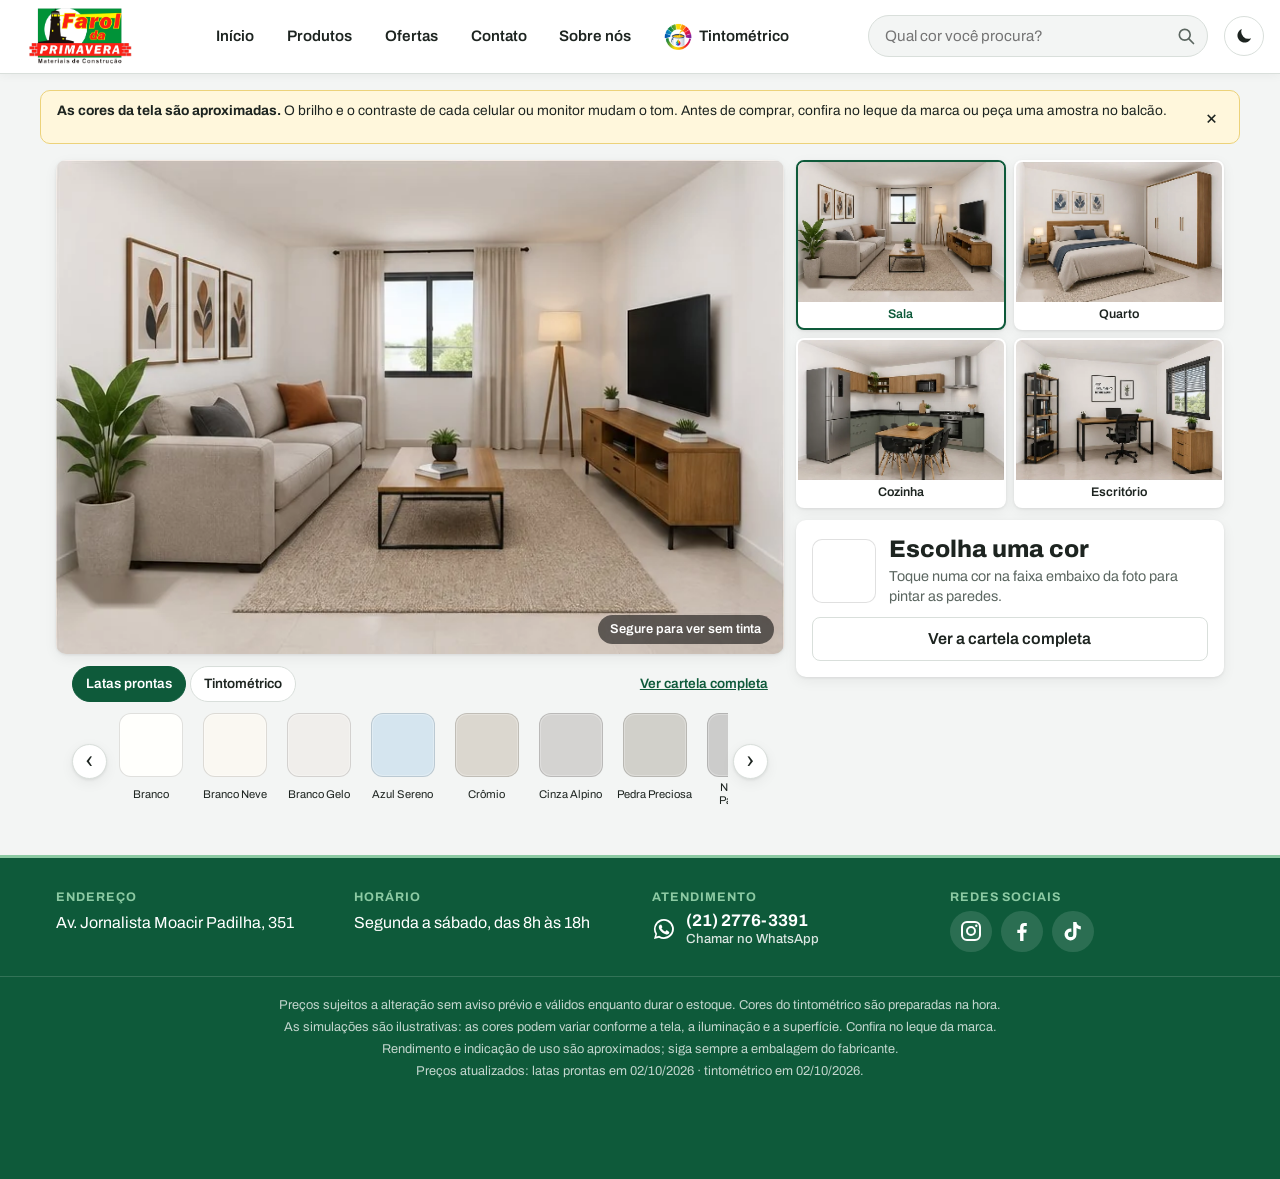
==== ambiente.html @ adf17ff3 "Página do ambiente com faixa de cores, botão voltar ao topo, embalagens com preço, calculadora zerad" ====
<!DOCTYPE html>
<html lang="pt-BR">
<head>
  <meta charset="utf-8">
  <meta name="viewport" content="width=device-width, initial-scale=1, viewport-fit=cover">
  <title>Ver no ambiente · Simulador de Tintas · Farol da Primavera</title>
  <link rel="icon" href="icones/favicon.ico" sizes="any">
  <link rel="icon" href="icones/favicon.svg" type="image/svg+xml">
  <link rel="apple-touch-icon" href="icones/apple-touch-icon.png">
  <link rel="manifest" href="site.webmanifest">
  <meta name="theme-color" content="#0e5a3a">
  <meta name="apple-mobile-web-app-capable" content="yes">
  <meta name="mobile-web-app-capable" content="yes">
  <meta name="apple-mobile-web-app-status-bar-style" content="default">
  <meta name="apple-mobile-web-app-title" content="Tintas Farol">
  <meta property="og:image" content="icones/icon-512.png">
  <meta name="description" content="Veja as cores de tinta da loja aplicadas em ambientes, monte a sua cor no tintométrico Iquine e calcule quanto comprar.">
  <link rel="preconnect" href="https://fonts.googleapis.com">
  <link rel="preconnect" href="https://fonts.gstatic.com" crossorigin>
  <link rel="stylesheet" href="https://fonts.googleapis.com/css2?family=Archivo:wght@400;500;600;700;800&display=swap">
  <link rel="stylesheet" href="css/styles.css">
  <script>
    // aplica o tema salvo antes de desenhar a página, sem piscar
    try {
      var tema = localStorage.getItem("tema");
      if (tema === "claro" || tema === "escuro") document.documentElement.dataset.tema = tema;
    } catch (e) {}
  </script>
</head>
<body>
  <header class="topo">
    <div class="topo-conteudo">
      <a class="marca" href="index.html" aria-label="Farol da Primavera — início">
        <img src="marca/logo-farol-web.png" alt="Farol da Primavera Materiais de Construção" width="295" height="160">
      </a>
      <!-- menu: data-secao = rola até a seção nesta página (js/app.js); sem ela, abre o link -->
      <nav class="menu" aria-label="Menu principal">
        <a href="index.html">Início</a>
        <a href="produtos.html">Produtos</a>
        <a href="ofertas.html">Ofertas</a>
        <a href="index.html#contato" data-secao="contato">Contato</a>
        <a href="index.html#sobre" data-secao="sobre">Sobre nós</a>
        <a href="tintometrico.html" class="menu-tinto"><img src="marca/icone-tintometrico-96.png" srcset="marca/icone-tintometrico-192.png 2x" alt="" width="28" height="28">Tintométrico</a>
      </nav>
      <!-- busca: sugere cores e tintas enquanto digita (js/busca.js); Enter abre a página de produtos -->
      <form class="busca-topo" role="search" action="produtos.html" method="get" autocomplete="off">
        <input type="search" name="q" id="buscaTopo" placeholder="Qual cor você procura?" aria-label="Buscar cor ou tinta"
          role="combobox" aria-autocomplete="list" aria-expanded="false" aria-controls="buscaSugestoes">
        <button type="submit" aria-label="Buscar">
          <svg viewBox="0 0 24 24" aria-hidden="true"><circle cx="10.5" cy="10.5" r="6.5" fill="none" stroke="currentColor" stroke-width="2"/><path d="M15.5 15.5L21 21" stroke="currentColor" stroke-width="2" stroke-linecap="round"/></svg>
        </button>
        <div class="busca-sugestoes" id="buscaSugestoes" role="listbox" hidden></div>
      </form>
      <div class="topo-acoes">
        <button class="instalar" id="btnInstalar" type="button" hidden>📲 Instalar<span class="instalar-app"> app</span></button>
        <button class="tema" id="tema" type="button" aria-label="Alternar modo escuro">
          <svg class="lua" viewBox="0 0 24 24" aria-hidden="true"><path fill="currentColor" d="M20.5 14.6A8.5 8.5 0 0 1 9.4 3.5a8.5 8.5 0 1 0 11.1 11.1z"/></svg>
          <svg class="sol" viewBox="0 0 24 24" aria-hidden="true"><circle cx="12" cy="12" r="4.5" fill="currentColor"/><path stroke="currentColor" stroke-width="2" stroke-linecap="round" d="M12 1.5v2.5M12 20v2.5M1.5 12H4M20 12h2.5M4.6 4.6l1.8 1.8M17.6 17.6l1.8 1.8M4.6 19.4l1.8-1.8M17.6 6.4l1.8-1.8"/></svg>
        </button>
      </div>
    </div>
  </header>
  <!-- aviso de calibração de tela (js/app.js guarda se o cliente fechou) -->
  <div class="aviso-tela" id="avisoTela" hidden>
    <p><strong>As cores da tela são aproximadas.</strong> O brilho e o contraste de cada celular ou monitor mudam o tom.
      Antes de comprar, confira no leque da marca ou peça uma amostra no balcão.</p>
    <button type="button" id="fecharAvisoTela" aria-label="Fechar aviso">×</button>
  </div>

  <main>
    <!-- 1. Vitrine: ambiente grande pintado + os 4 ambientes na mesma cor + resumo da cor (js/vitrine.js) -->
    <section class="vitrine" id="simulador" aria-label="Cor escolhida nos ambientes">
      <div class="vitrine-foto">
        <canvas id="telaGrande" width="742" height="504" aria-label="Ambiente pintado com a cor escolhida"></canvas>
        <button type="button" class="ver-original" id="verOriginal">Segure para ver sem tinta</button>
      </div>
      <!-- faixa de cores embaixo da foto: troca a cor sem sair do lugar (js/ambiente.js) -->
      <div class="faixa-cores" id="faixaCores" aria-label="Outras cores"></div>
      <div class="vitrine-lado">
        <div class="miniaturas" id="miniaturas" role="tablist" aria-label="Ambientes"></div>
        <div class="cor-atual" id="corAtual"></div>
      </div>
    </section>

    <!-- 3. Comprar esta cor: linhas, acabamentos, bases, embalagens e preço (js/compra.js) -->
    <section class="secao" id="compra" aria-labelledby="tituloCompra">
      <div class="secao-topo">
        <h2 id="tituloCompra">Onde comprar esta cor</h2>
        <span class="contagem" id="compraResumo"></span>
      </div>
      <div id="opcoes" class="opcoes"></div>
    </section>

    <!-- 4. Calculadora de tinta (js/calculadora.js) -->
    <section class="secao" id="calculadora" aria-labelledby="tituloCalc">
      <div class="secao-topo">
        <h2 id="tituloCalc">Quanto de tinta eu preciso?</h2>
      </div>
      <div class="calc" id="calc"></div>
    </section>

    <!-- 5. Comparativo das linhas (js/compra.js) -->
    <section class="secao" id="linhas" aria-labelledby="tituloLinhas">
      <div class="secao-topo">
        <h2 id="tituloLinhas">Qual tinta escolher?</h2>
      </div>
      <p class="secao-texto">A mesma cor do tintométrico pode ser feita em linhas diferentes. A máquina escolhe sozinha a base certa (P, M ou C) para cada cor, então você só escolhe a tinta.</p>
      <div class="tabela-rolagem"><table class="tabela-linhas" id="tabelaLinhas"></table></div>
    </section>
  </main>

  <footer class="rodape" id="contato">
    <div class="rodape-conteudo">
      <div class="rodape-bloco">
        <h2>Endereço</h2>
        <p>Av. Jornalista Moacir Padilha, 351</p>
      </div>
      <div class="rodape-bloco">
        <h2>Horário</h2>
        <p>Segunda a sábado, das 8h às 18h</p>
      </div>
      <div class="rodape-bloco">
        <h2>Atendimento</h2>
        <!-- mesmo número de WHATSAPP em js/app.js -->
        <a class="rodape-whats" href="https://wa.me/552127763391" target="_blank" rel="noopener">
          <svg viewBox="0 0 24 24" aria-hidden="true"><path d="M12 2a10 10 0 0 0-8.6 15.1L2 22l5-1.3A10 10 0 1 0 12 2zm0 18.2c-1.6 0-3.1-.4-4.4-1.2l-.3-.2-3 .8.8-2.9-.2-.3A8.2 8.2 0 1 1 12 20.2zm4.5-6.1c-.2-.1-1.5-.7-1.7-.8-.2-.1-.4-.1-.6.1l-.8 1c-.1.2-.3.2-.5.1a6.7 6.7 0 0 1-3.3-2.9c-.3-.4.2-.4.7-1.3.1-.2 0-.3 0-.4l-.8-1.8c-.2-.5-.4-.4-.6-.4h-.5c-.2 0-.4.1-.7.3-.2.2-.9.9-.9 2.2s.9 2.6 1.1 2.7c.1.2 1.8 2.8 4.4 3.9 1.6.7 2.3.8 3.1.6.5-.1 1.5-.6 1.7-1.2.2-.6.2-1.1.1-1.2l-.7-.3z"/></svg>
          <span>(21) 2776-3391<small>Chamar no WhatsApp</small></span>
        </a>
      </div>
      <div class="rodape-bloco">
        <h2>Redes sociais</h2>
        <ul class="redes">
          <li><a href="https://www.instagram.com/faroldaprimavera/" target="_blank" rel="noopener" aria-label="Instagram">
            <svg viewBox="0 0 24 24" aria-hidden="true"><rect x="3" y="3" width="18" height="18" rx="5" fill="none" stroke="currentColor" stroke-width="2"/><circle cx="12" cy="12" r="4" fill="none" stroke="currentColor" stroke-width="2"/><circle cx="17.3" cy="6.7" r="1.2"/></svg></a></li>
          <li><a href="https://www.facebook.com/FarolDaPrimavera/" target="_blank" rel="noopener" aria-label="Facebook">
            <svg viewBox="0 0 24 24" aria-hidden="true"><path d="M13.5 22v-8.2h2.8l.4-3.2h-3.2V8.5c0-.9.3-1.6 1.6-1.6h1.7V4.1c-.3 0-1.3-.1-2.5-.1-2.5 0-4.2 1.5-4.2 4.3v2.4H7.3v3.2h2.8V22h3.4z"/></svg></a></li>
          <li><a href="https://www.tiktok.com/@faroldaprimavera" target="_blank" rel="noopener" aria-label="TikTok">
            <svg viewBox="0 0 24 24" aria-hidden="true"><path d="M16.6 5.8A4.3 4.3 0 0 1 15.5 3h-3.3v12.4a2.6 2.6 0 1 1-2.6-2.6c.3 0 .5 0 .8.1V9.5a6 6 0 1 0 5.1 5.9V9.1a7.4 7.4 0 0 0 4.3 1.4V7.2c-1 0-2.5-.5-3.2-1.4z"/></svg></a></li>
        </ul>
      </div>
    </div>
    <div class="rodape-avisos">
      <p>Preços sujeitos a alteração sem aviso prévio e válidos enquanto durar o estoque. Cores do tintométrico são preparadas na hora.</p>
      <p>As simulações são ilustrativas: as cores podem variar conforme a tela, a iluminação e a superfície. Confira no leque da marca.</p>
      <p>Rendimento e indicação de uso são aproximados; siga sempre a embalagem do fabricante.</p>
      <p id="atualizado"></p>
    </div>
  </footer>

  <div class="aviso-app" id="avisoIos" role="dialog" aria-labelledby="avisoIosTitulo" hidden>
    <p><strong id="avisoIosTitulo">Instalar no iPhone/iPad</strong>
      Toque em <strong>Compartilhar</strong> (quadrado com seta) e depois em <strong>Adicionar à Tela de Início</strong>.</p>
    <button class="aviso-app-botao" id="btnFecharIos" type="button">Entendi</button>
  </div>
  <div class="aviso-app" id="avisoVersao" role="status" hidden>
    <p>Nova versão disponível.</p>
    <button class="aviso-app-botao" id="btnAtualizar" type="button">Atualizar</button>
  </div>

  <!-- Ordem importa. Sem type="module" para abrir via file:// -->
  <script src="dados/tintas.js"></script>
  <script src="dados/ambientes.js"></script>
  <script src="js/app.js"></script>
  <script src="js/busca.js"></script>
  <script src="js/pintura.js"></script>
  <script src="js/vitrine.js"></script>
  <script src="js/compra.js"></script>
  <script src="js/calculadora.js"></script>
  <script src="js/ambiente.js"></script>
  <script src="js/pwa.js"></script>
</body>
</html>
---- css/styles.css ----
/* Simulador de Tintas · Farol da Primavera — todo o visual do site (mesma identidade do site de pisos) */

:root {
  --verde: #0e5a3a;
  --verde-escuro: #0a4229;
  --verde-claro: #e3efe8;
  --verde-linha: #8ccaa3;
  --amarelo: #f2c230;
  --vermelho: #c8302b;
  --fundo: #f3f5f4;
  --texto: #1d2420;
  --suave: #5b6660;
  --linha: #d9dfdb;
  --branco: #fff;
  --tinta: #1d2420; /* texto sobre branco/amarelo, igual nos dois temas */
  /* tons que mudam no modo escuro */
  --superficie: #fff;
  --foto-fundo: #e8ebe9;
  --peca-fundo: #f0f2f1;
  --filtros-fundo: rgba(243, 245, 244, 0.96);
  --verde-texto: var(--verde);
  --vermelho-texto: var(--vermelho);
  --desconto-fundo: #fbeceb;
  --raio: 10px;
  --sombra: 0 1px 3px rgba(0, 0, 0, 0.08), 0 4px 14px rgba(0, 0, 0, 0.06);
  color-scheme: light;
}

/* Modo escuro: segue o sistema, a menos que o botão do topo tenha escolhido outro */
@media (prefers-color-scheme: dark) {
  :root:not([data-tema="claro"]) {
    --verde-claro: #1d3a2b;
    --fundo: #121614;
    --texto: #e4e9e6;
    --suave: #9aa59f;
    --linha: #2f3833;
    --superficie: #1b211e;
    --foto-fundo: #232a26;
    --peca-fundo: #1f2622;
    --filtros-fundo: rgba(18, 22, 20, 0.94);
    --verde-texto: #6fcb94;
    --vermelho-texto: #f07a74;
    --desconto-fundo: #3a1f1e;
    --sombra: 0 1px 3px rgba(0, 0, 0, 0.4), 0 4px 14px rgba(0, 0, 0, 0.3);
    color-scheme: dark;
  }
}

:root[data-tema="escuro"] {
  --verde-claro: #1d3a2b;
  --fundo: #121614;
  --texto: #e4e9e6;
  --suave: #9aa59f;
  --linha: #2f3833;
  --superficie: #1b211e;
  --foto-fundo: #232a26;
  --peca-fundo: #1f2622;
  --filtros-fundo: rgba(18, 22, 20, 0.94);
  --verde-texto: #6fcb94;
  --vermelho-texto: #f07a74;
  --desconto-fundo: #3a1f1e;
  --sombra: 0 1px 3px rgba(0, 0, 0, 0.4), 0 4px 14px rgba(0, 0, 0, 0.3);
  color-scheme: dark;
}

*,
*::before,
*::after {
  box-sizing: border-box;
}

html,
body {
  margin: 0;
  overflow-x: hidden;
}

body {
  font-family: "Archivo", system-ui, -apple-system, "Segoe UI", Roboto, sans-serif;
  background: var(--fundo);
  color: var(--texto);
  line-height: 1.45;
}

img {
  max-width: 100%;
  display: block;
}

button,
input,
select {
  font: inherit;
  color: inherit;
}

h1, h2, h3 {
  line-height: 1.15;
  margin: 0;
}

/* ---------- Topo ----------
   Barra clara: logo · menu (centro) · busca · tema colado no canto direito.
   Celular: logo e tema em cima, busca embaixo e o menu numa linha que rola. */

.topo {
  position: relative;
  z-index: 30;
  background: var(--superficie);
  color: var(--texto);
  padding: 0.5rem 1rem;
  box-shadow: 0 1px 0 var(--linha), 0 2px 10px rgba(0, 0, 0, 0.05);
}

.topo-conteudo {
  display: grid;
  grid-template-columns: auto 1fr auto;
  grid-template-areas: "marca . acoes" "busca busca busca" "menu menu menu";
  align-items: center;
  gap: 0.5rem 0.75rem;
}
.topo-conteudo > .marca { grid-area: marca; }
.topo-acoes { grid-area: acoes; display: flex; align-items: center; gap: 0.5rem; }

/* a logo tem letras escuras sobre fundo transparente: placa clara nos dois temas */
.marca {
  flex: none;
  display: block;
  background: var(--branco);
  border-radius: 8px;
  padding: 0.1rem 0.3rem;
}
.marca img { height: 48px; width: auto; max-width: none; }

.menu {
  grid-area: menu;
  display: flex;
  gap: 0.25rem;
  overflow-x: auto;
  scrollbar-width: none;
  margin: 0 -1rem -0.5rem;
  padding: 0 0.75rem;
  border-top: 1px solid var(--linha);
}
.menu::-webkit-scrollbar { display: none; }
.menu a {
  position: relative;
  display: flex;
  align-items: center;
  min-height: 44px;
  padding: 0 0.7rem;
  color: var(--texto);
  font-weight: 600;
  font-size: 0.95rem;
  text-decoration: none;
  white-space: nowrap;
}
.menu a::after {
  content: "";
  position: absolute;
  left: 0.7rem;
  right: 0.7rem;
  bottom: 6px;
  height: 3px;
  border-radius: 2px;
  background: var(--amarelo);
  transform: scaleX(0);
  transition: transform 0.2s ease;
}
.menu a:hover { color: var(--verde-texto); }
.menu a:hover::after { transform: scaleX(1); background: var(--verde-linha); }
.menu a[aria-current="page"] { color: var(--verde-texto); }
.menu a[aria-current="page"]::after { transform: scaleX(1); background: var(--amarelo); }

/* busca */
.busca-topo { grid-area: busca; position: relative; display: flex; }
.busca-topo input {
  width: 100%;
  min-height: 42px;
  padding: 0.4rem 2.8rem 0.4rem 1rem;
  border: 1px solid var(--linha);
  border-radius: 999px;
  background: var(--fundo);
  color: var(--texto);
  font-size: 0.95rem;
}
.busca-topo input::-webkit-search-cancel-button { display: none; }
.busca-topo input:focus { outline: none; border-color: var(--verde-texto); box-shadow: 0 0 0 3px rgba(14, 90, 58, 0.15); }
.busca-topo button {
  position: absolute;
  right: 4px;
  top: 50%;
  transform: translateY(-50%);
  display: grid;
  place-items: center;
  width: 36px;
  height: 36px;
  border: 0;
  border-radius: 50%;
  background: transparent;
  color: var(--suave);
  cursor: pointer;
}
.busca-topo button:hover { color: var(--verde-texto); }
.busca-topo button svg { width: 20px; height: 20px; }

.busca-sugestoes {
  position: absolute;
  top: calc(100% + 6px);
  left: 0;
  right: 0;
  z-index: 60;
  max-height: min(70vh, 460px);
  overflow-y: auto;
  padding: 0.35rem;
  background: var(--superficie);
  border: 1px solid var(--linha);
  border-radius: var(--raio);
  box-shadow: 0 10px 30px rgba(0, 0, 0, 0.18);
}
.busca-sugestoes[hidden] { display: none; }
.sug {
  display: flex;
  align-items: center;
  gap: 0.6rem;
  padding: 0.4rem 0.5rem;
  border-radius: 8px;
  color: var(--texto);
  text-decoration: none;
  line-height: 1.2;
}
.sug:hover, .sug.ativo { background: var(--verde-claro); }
.sug b { display: block; font-size: 0.92rem; }
.sug small { color: var(--suave); font-size: 0.78rem; }
.sug-cor { flex: none; width: 30px; height: 30px; border-radius: 50%; border: 1px solid rgba(0, 0, 0, 0.15); }
.sug-icone { flex: none; width: 30px; text-align: center; font-size: 1.2rem; }
.sug-todos { display: block; margin-top: 0.25rem; padding: 0.5rem; border-top: 1px solid var(--linha); color: var(--verde-texto); font-weight: 600; font-size: 0.88rem; text-decoration: none; }
.sug-todos:hover { text-decoration: underline; }
.sug-vazio { margin: 0; padding: 0.6rem; color: var(--suave); font-size: 0.9rem; }

.tema {
  flex: none;
  display: grid;
  place-items: center;
  width: 2.5rem;
  height: 2.5rem;
  border: 1px solid var(--linha);
  border-radius: 50%;
  background: var(--superficie);
  color: var(--texto);
  cursor: pointer;
}
.tema:hover { border-color: var(--verde-texto); color: var(--verde-texto); }
.tema svg { width: 1.25rem; height: 1.25rem; }

/* mostra a lua no tema claro e o sol no escuro */
.tema .sol,
:root[data-tema="escuro"] .tema .lua { display: none; }
:root[data-tema="escuro"] .tema .sol { display: block; }
@media (prefers-color-scheme: dark) {
  :root:not([data-tema="claro"]) .tema .lua { display: none; }
  :root:not([data-tema="claro"]) .tema .sol { display: block; }
}

/* computador: tudo numa linha, tema colado no canto e a busca logo ao lado */
@media (min-width: 1120px) {
  .topo { padding: 0.4rem 1rem 0.4rem 1.5rem; }
  .topo-conteudo { grid-template-columns: auto 1fr minmax(220px, 340px) auto; grid-template-areas: "marca menu busca acoes"; column-gap: 1rem; }
  .marca img { height: 56px; }
  .menu { justify-content: center; margin: 0; padding: 0; border-top: 0; overflow: visible; }
  .menu a { min-height: 60px; padding: 0 0.9rem; }
  .menu a::after { left: 0.9rem; right: 0.9rem; bottom: 10px; }
}

/* ---------- Vitrine da campanha (index) ---------- */

.hero { background: #0b6f36; }
.hero-conteudo { display: grid; } /* de ponta a ponta da página */
.hero-img { width: 100%; height: auto; }
.hero-painel {
  display: grid;
  gap: 0.9rem;
  padding: 1rem;
  background: linear-gradient(180deg, #0a5a2e, #084826);
  color: #fff;
}
.hero-itens { list-style: none; margin: 0; padding: 0; display: grid; gap: 0.75rem; }
.hero-itens li { display: flex; align-items: center; gap: 0.75rem; line-height: 1.25; }
.hero-itens b { display: block; font-size: 0.98rem; }
.hero-itens li > span:last-child { font-size: 0.84rem; color: rgba(255, 255, 255, 0.82); }
.hero-icone {
  flex: none;
  display: grid;
  place-items: center;
  width: 44px;
  height: 44px;
  border: 2px solid var(--amarelo);
  border-radius: 50%;
  color: var(--amarelo);
}
.hero-icone svg { width: 24px; height: 24px; }
.hero-botao {
  display: inline-flex;
  align-items: center;
  justify-content: center;
  gap: 0.6rem;
  min-height: 46px;
  padding: 0.5rem 1.2rem;
  border-radius: 999px;
  background: var(--amarelo);
  color: var(--tinta);
  font-weight: 800;
  text-decoration: none;
  box-shadow: 0 3px 0 #c99a12;
  white-space: nowrap;
  transition: transform 0.12s;
}
.hero-botao:hover { transform: translateY(-1px); }
.hero-botao span { font-size: 1.2em; }

@media (min-width: 600px) and (max-width: 1099px) {
  .hero-itens { grid-template-columns: repeat(3, 1fr); }
  .hero-itens li { flex-direction: column; text-align: center; }
  .hero-botao { justify-self: center; }
}
@media (min-width: 1100px) {
  .hero-conteudo { grid-template-columns: 1fr 320px; }
  .hero-img { height: 100%; object-fit: cover; object-position: left center; }
  .hero-painel { padding-right: 1.5rem; }
  .hero-painel { align-content: center; gap: 1.4rem; padding: 1.5rem 1.4rem; }
  .hero-itens { gap: 1.2rem; }
}

/* ---------- Carrossel "Inspire-se" (index) — mesmo estilo do site de pisos ---------- */

.inspire { max-width: 1200px; margin: 0 auto; padding: 1.25rem 0 0; }
.inspire-titulo { padding: 0 1rem 0.6rem; font-size: 1.15rem; font-weight: 800; }
.inspire-titulo span { font-weight: 500; color: var(--suave); }
.carrossel { position: relative; overflow: hidden; background: var(--foto-fundo); }
.slides { position: relative; aspect-ratio: 3 / 2; max-height: 72vh; width: 100%; touch-action: pan-y; }
.slide {
  position: absolute;
  inset: 0;
  opacity: 0;
  visibility: hidden;
  transition: opacity 0.8s ease, visibility 0s linear 0.8s;
  color: var(--branco);
  text-decoration: none;
}
.slide.ativo { opacity: 1; visibility: visible; transition: opacity 0.8s ease; }
.slide canvas { width: 100%; height: 100%; object-fit: cover; object-position: 50% 50%; display: block; user-select: none; }
.slide-legenda {
  position: absolute;
  left: 0;
  right: 0;
  bottom: 0;
  display: flex;
  flex-direction: column;
  gap: 0.1rem;
  padding: 3rem 1rem 2.2rem;
  background: linear-gradient(to top, rgba(0, 0, 0, 0.6), rgba(0, 0, 0, 0));
  text-shadow: 0 1px 3px rgba(0, 0, 0, 0.4);
}
.slide-amb { font-size: 0.78rem; font-weight: 600; text-transform: uppercase; letter-spacing: 0.08em; opacity: 0.9; }
.slide-nome { display: flex; align-items: center; gap: 0.5rem; font-size: 1.5rem; font-weight: 800; line-height: 1.1; }
.slide-amostra { flex: none; width: 1.1em; height: 1.1em; border-radius: 50%; border: 2px solid rgba(255, 255, 255, 0.9); box-shadow: 0 1px 3px rgba(0, 0, 0, 0.3); }
.slide-ver { font-size: 0.9rem; opacity: 0.95; }
.slide:hover .slide-ver, .slide:focus-visible .slide-ver { text-decoration: underline; }
.seta {
  position: absolute;
  top: 50%;
  transform: translateY(-50%);
  width: 2.6rem;
  height: 2.6rem;
  border-radius: 50%;
  border: 0;
  background: rgba(255, 255, 255, 0.85);
  color: var(--tinta);
  font-size: 1.9rem;
  line-height: 1;
  padding-bottom: 0.2rem;
  cursor: pointer;
  box-shadow: 0 2px 8px rgba(0, 0, 0, 0.2);
}
.seta:hover { background: var(--branco); }
.seta-ant { left: 0.6rem; }
.seta-prox { right: 0.6rem; }
.pontos { position: absolute; left: 0; right: 0; bottom: 0.8rem; display: flex; justify-content: center; gap: 0.45rem; pointer-events: none; }
.ponto {
  width: 0.55rem;
  height: 0.55rem;
  padding: 0;
  border: 0;
  border-radius: 999px;
  background: rgba(255, 255, 255, 0.55);
  cursor: pointer;
  pointer-events: auto;
  transition: width 0.3s, background 0.3s;
}
.ponto[aria-current="true"] { width: 1.6rem; background: #fff; }

@media (max-width: 599px) {
  .slides { aspect-ratio: 4 / 3; }
  .slide-legenda { padding: 2.5rem 0.9rem 1.9rem; }
  .slide-amb { font-size: 0.68rem; }
  .slide-nome { font-size: 1.2rem; }
  .slide-ver { font-size: 0.78rem; }
  .seta { top: 38%; width: 2.2rem; height: 2.2rem; font-size: 1.6rem; }
}

@media (min-width: 960px) {
  .inspire { padding: 1.5rem 1rem 0; }
  .inspire-titulo { padding: 0 0 0.75rem; }
  .carrossel { border-radius: var(--raio); box-shadow: var(--sombra); }
  .slides { aspect-ratio: 16 / 8; }
  .slide-legenda { padding: 4rem 2rem 2.4rem; }
  .slide-nome { font-size: 2.2rem; }
  .seta { width: 3rem; height: 3rem; }
  .seta-ant { left: 1rem; }
  .seta-prox { right: 1rem; }
}

/* ---------- Aviso de tela ---------- */

.aviso-tela {
  display: flex;
  gap: 0.75rem;
  align-items: flex-start;
  max-width: 1200px;
  margin: 1.1rem auto 0;
  padding: 0.6rem 0.75rem 0.6rem 1rem;
  background: #fff7dc;
  color: var(--tinta);
  border: 1px solid #ecd27a;
  border-radius: var(--raio);
  font-size: 0.86rem;
}

.aviso-tela p { margin: 0; flex: 1; }
.aviso-tela button {
  flex: none;
  width: 2rem;
  height: 2rem;
  border: 0;
  border-radius: 50%;
  background: transparent;
  font-size: 1.3rem;
  cursor: pointer;
  color: var(--tinta);
}
.aviso-tela[hidden] { display: none; }

@media (max-width: 1232px) {
  .aviso-tela { margin-left: 1rem; margin-right: 1rem; }
}

/* ---------- Elementos comuns ---------- */

main { max-width: 1200px; margin: 0 auto; }

.botao {
  display: inline-flex;
  align-items: center;
  justify-content: center;
  gap: 0.4rem;
  min-height: 44px;
  padding: 0.55rem 1rem;
  border: 1px solid var(--linha);
  border-radius: 8px;
  background: var(--superficie);
  color: var(--texto);
  font-weight: 600;
  text-decoration: none;
  cursor: pointer;
}
.botao:hover { border-color: var(--verde-texto); color: var(--verde-texto); }
.botao.primario { background: var(--verde); border-color: var(--verde); color: var(--branco); }
.botao.primario:hover { background: var(--verde-escuro); color: var(--branco); }
.botao.whats { background: #1fa855; border-color: #1fa855; color: #fff; }
.botao.whats:hover { background: #178a45; color: #fff; }
.botao[hidden] { display: none; }

.link {
  border: 0;
  padding: 0;
  background: none;
  color: var(--verde-texto);
  font-weight: 600;
  text-decoration: underline;
  cursor: pointer;
}

button:focus-visible, a:focus-visible, input:focus-visible, select:focus-visible {
  outline: 3px solid var(--amarelo);
  outline-offset: 2px;
}

.chip {
  display: inline-flex;
  flex-direction: column;
  align-items: center;
  justify-content: center;
  min-height: 40px;
  padding: 0.35rem 0.9rem;
  border: 1px solid var(--linha);
  border-radius: 999px;
  background: var(--superficie);
  color: var(--texto);
  font-weight: 600;
  font-size: 0.9rem;
  cursor: pointer;
  white-space: nowrap;
  line-height: 1.15;
}
.chip small { font-weight: 500; font-size: 0.72rem; color: var(--suave); }
.chip[aria-pressed="true"] { background: var(--verde); border-color: var(--verde); color: var(--branco); }
.chip[aria-pressed="true"] small { color: rgba(255, 255, 255, 0.85); }
.chip.fora { opacity: 0.55; text-decoration: line-through; }

.selo {
  display: inline-block;
  padding: 0.05rem 0.45rem;
  border-radius: 4px;
  background: var(--vermelho);
  color: #fff;
  font-size: 0.68rem;
  font-weight: 700;
  letter-spacing: 0.04em;
  text-transform: uppercase;
  vertical-align: 2px;
}
.selo.cinza { background: var(--foto-fundo); color: var(--suave); border: 1px solid var(--linha); }

.amostra {
  display: block;
  flex: none;
  border-radius: 10px;
  border: 1px solid rgba(0, 0, 0, 0.12);
  box-shadow: inset 0 0 0 1px rgba(255, 255, 255, 0.25);
}

.vazio { color: var(--suave); margin: 0.5rem 0; }

.secao { padding: 1.5rem 1rem 0; }
.secao-topo {
  display: flex;
  flex-wrap: wrap;
  align-items: center;
  justify-content: space-between;
  gap: 0.5rem 1rem;
  margin-bottom: 0.75rem;
}
.secao-topo h2 { font-size: 1.35rem; font-weight: 800; }
.secao-texto { margin: 0 0 0.9rem; color: var(--suave); }
.contagem { color: var(--suave); font-size: 0.9rem; }

/* ---------- Vitrine ---------- */

.vitrine {
  display: grid;
  gap: 0.75rem;
  padding: 0.75rem 0 0;
}

.vitrine-foto {
  position: relative;
  background: var(--foto-fundo);
  line-height: 0;
}
.vitrine-foto canvas { width: 100%; height: auto; display: block; }

.ver-original {
  position: absolute;
  right: 0.6rem;
  bottom: 0.6rem;
  padding: 0.45rem 0.8rem;
  border: 0;
  border-radius: 999px;
  background: rgba(0, 0, 0, 0.55);
  color: #fff;
  font-size: 0.8rem;
  font-weight: 600;
  line-height: 1.2;
  cursor: pointer;
  user-select: none;
  -webkit-user-select: none;
  touch-action: none;
}

.vitrine-lado { display: grid; gap: 0.75rem; padding: 0 1rem; align-content: start; }

.miniaturas {
  display: grid;
  grid-template-columns: repeat(4, 1fr);
  gap: 0.5rem;
}
.mini {
  padding: 0;
  border: 2px solid transparent;
  border-radius: 8px;
  background: var(--superficie);
  overflow: hidden;
  cursor: pointer;
  color: var(--texto);
  box-shadow: var(--sombra);
}
.mini canvas { width: 100%; height: auto; display: block; }
.mini span { display: block; padding: 0.2rem 0.3rem 0.3rem; font-size: 0.78rem; font-weight: 600; }
.mini[aria-selected="true"] { border-color: var(--verde); }
.mini[aria-selected="true"] span { color: var(--verde-texto); }

.cor-atual {
  background: var(--superficie);
  border-radius: var(--raio);
  box-shadow: var(--sombra);
  padding: 1rem;
  display: grid;
  gap: 0.6rem;
}
.cor-topo { display: flex; gap: 0.8rem; align-items: center; }
.cor-topo .amostra { width: 64px; height: 64px; }
.cor-nome { font-size: 1.5rem; font-weight: 800; }
.cor-origem { margin: 0.15rem 0 0; color: var(--suave); font-size: 0.9rem; }
.chips-info { display: flex; flex-wrap: wrap; gap: 0.35rem; }
.chip-info {
  padding: 0.15rem 0.6rem;
  border-radius: 999px;
  background: var(--verde-claro);
  color: var(--verde-texto);
  font-size: 0.78rem;
  font-weight: 600;
}
.cor-preco { margin: 0; font-size: 1rem; }
.cor-preco strong { font-size: 1.35rem; }
.cor-mesmas { margin: 0; font-size: 0.88rem; color: var(--suave); }
.cor-acoes { display: flex; flex-wrap: wrap; gap: 0.5rem; }
.cor-acoes .botao { flex: 1 1 auto; }

/* barrinha fixa com a cor escolhida (aparece quando a foto sai da tela) */
.barra-cor {
  position: fixed;
  left: 0.5rem;
  right: 0.5rem;
  bottom: calc(0.5rem + env(safe-area-inset-bottom));
  z-index: 40;
  display: flex;
  align-items: center;
  gap: 0.6rem;
  max-width: 34rem;
  margin: 0 auto;
  padding: 0.5rem 0.5rem 0.5rem 0.6rem;
  background: var(--superficie);
  border: 1px solid var(--linha);
  border-radius: 12px;
  box-shadow: 0 6px 24px rgba(0, 0, 0, 0.18);
}
.barra-cor[hidden] { display: none; }
.barra-cor .amostra { width: 40px; height: 40px; border-radius: 8px; }
.barra-txt { flex: 1; min-width: 0; display: flex; flex-direction: column; line-height: 1.2; }
.barra-txt strong { white-space: nowrap; overflow: hidden; text-overflow: ellipsis; }
.barra-txt small { color: var(--suave); }
.barra-cor .botao { min-height: 40px; padding: 0.4rem 0.8rem; }

/* ---------- Onde comprar ---------- */

.opcoes { display: grid; gap: 0.9rem; }
.opcao {
  background: var(--superficie);
  border-radius: var(--raio);
  box-shadow: var(--sombra);
  padding: 1rem;
  display: grid;
  gap: 0.6rem;
  min-width: 0;
}
.opcao.tinto { border-top: 4px solid var(--amarelo); }
.opcao h3 { font-size: 1.1rem; font-weight: 800; }
.opcao-sub { margin: 0.1rem 0 0; color: var(--suave); font-size: 0.86rem; }
.opcao-desc { margin: 0; font-size: 0.92rem; }
.ficha { display: flex; flex-wrap: wrap; gap: 0.35rem; }
.onde, .atributo {
  display: inline-flex;
  align-items: center;
  gap: 0.25rem;
  padding: 0.15rem 0.55rem;
  border-radius: 6px;
  background: var(--peca-fundo);
  border: 1px solid var(--linha);
  font-size: 0.8rem;
}
.onde { font-weight: 700; }

.produtos { list-style: none; margin: 0; padding: 0; display: grid; gap: 0.5rem; }
.produto {
  display: grid;
  grid-template-columns: 56px 1fr auto;
  gap: 0.7rem;
  align-items: center;
  padding-top: 0.5rem;
  border-top: 1px solid var(--linha);
}
.produto img { width: 56px; height: 56px; object-fit: contain; background: #fff; border-radius: 6px; border: 1px solid var(--linha); }
.produto .lata { width: 56px; height: 56px; border-radius: 6px 6px 10px 10px; border: 1px solid var(--linha); }
.produto.fora { opacity: 0.6; }
.produto-emb { font-weight: 700; }
.produto-preco { font-variant-numeric: tabular-nums; }
.produto-preco b { font-size: 1.05rem; }
.produto-preco s { color: var(--suave); }
.produto-preco small, .produto-cod { color: var(--suave); font-size: 0.78rem; }
.produto .botao { min-height: 38px; padding: 0.35rem 0.7rem; font-size: 0.85rem; }
.consulte { color: var(--suave); font-size: 0.85rem; }

.passo { margin: 0.3rem 0 0; font-size: 0.78rem; font-weight: 800; text-transform: uppercase; letter-spacing: 0.06em; color: var(--suave); }
.chips { display: flex; flex-wrap: wrap; gap: 0.4rem; }
.preco-tinto {
  display: grid;
  gap: 0.25rem;
  justify-items: start;
  padding: 0.9rem;
  border-radius: 8px;
  background: var(--peca-fundo);
}
.preco-grande { font-size: 2rem; font-weight: 800; line-height: 1.1; font-variant-numeric: tabular-nums; }
.preco-conta { color: var(--suave); font-size: 0.86rem; }
.preco-pedir { margin: 0.3rem 0; font-size: 0.92rem; }

/* ---------- Calculadora ---------- */

.calc { display: grid; gap: 1rem; }
.calc-campos {
  display: grid;
  gap: 0.75rem;
  background: var(--superficie);
  border-radius: var(--raio);
  box-shadow: var(--sombra);
  padding: 1rem;
}
.calc fieldset { border: 0; margin: 0; padding: 0; display: grid; gap: 0.5rem; min-width: 0; }
.calc legend { font-weight: 800; margin-bottom: 0.4rem; padding: 0; }
.calc label { display: grid; gap: 0.15rem; font-size: 0.82rem; color: var(--suave); }
.calc label small { font-size: 0.72rem; }
.calc input, .calc select, .filtro-selects select, .busca input {
  min-height: 44px;
  width: 100%;
  padding: 0.4rem 0.6rem;
  border: 1px solid var(--linha);
  border-radius: 8px;
  background: var(--fundo);
  color: var(--texto);
  font-size: 1rem;
}
.parede-linha { display: grid; grid-template-columns: 1.5rem 1fr auto 1fr 2.2rem; gap: 0.4rem; align-items: end; }
.parede-n { font-weight: 800; color: var(--suave); padding-bottom: 0.7rem; }
.parede-linha > span[aria-hidden] { padding-bottom: 0.7rem; color: var(--suave); }
.remover { width: 2.2rem; height: 44px; border: 1px solid var(--linha); border-radius: 8px; background: var(--superficie); color: var(--texto); cursor: pointer; font-size: 1.2rem; }
.calc-desc { grid-template-columns: 1fr 1fr; }
.calc-desc legend { grid-column: 1 / -1; }
.calc-desc .largo { grid-column: 1 / -1; }
#calcMais { justify-self: start; }

.calc-resultado {
  display: grid;
  gap: 0.75rem;
  align-content: start;
  background: var(--superficie);
  border-radius: var(--raio);
  box-shadow: var(--sombra);
  padding: 1rem;
}
.calc-numeros { display: grid; grid-template-columns: 1fr 1fr; gap: 0.75rem; }
.calc-numeros div { display: grid; gap: 0.1rem; }
.calc-numeros span { font-size: 0.8rem; color: var(--suave); }
.calc-numeros b { font-size: 1.6rem; font-weight: 800; }
.calc-numeros small { font-size: 0.74rem; color: var(--suave); }
.calc-sugestao { display: grid; gap: 0.4rem; justify-items: start; padding: 0.9rem; border-radius: 8px; background: var(--verde-claro); }
.calc-sugestao > span { font-size: 0.78rem; font-weight: 800; text-transform: uppercase; letter-spacing: 0.06em; color: var(--verde-texto); }
.calc-sugestao ul { margin: 0; padding: 0; list-style: none; }
.calc-sugestao small { color: var(--suave); }
.calc-total { font-size: 1.6rem; font-weight: 800; }
.calc-total small { font-size: 0.85rem; font-weight: 500; color: var(--suave); }
.calc-nota { margin: 0; font-size: 0.8rem; color: var(--suave); }

/* ---------- Escolha sua cor ---------- */

.abas { display: inline-flex; border: 1px solid var(--linha); border-radius: 999px; padding: 3px; background: var(--superficie); }
.aba {
  min-height: 40px;
  padding: 0.3rem 1rem;
  border: 0;
  border-radius: 999px;
  background: transparent;
  color: var(--texto);
  font-weight: 700;
  cursor: pointer;
}
.aba[aria-selected="true"] { background: var(--verde); color: var(--branco); }

.filtros { display: grid; gap: 0.6rem; margin-bottom: 0.9rem; }
.filtro-linha { display: grid; gap: 0.3rem; min-width: 0; }
.filtro-rot { font-size: 0.75rem; font-weight: 800; text-transform: uppercase; letter-spacing: 0.06em; color: var(--suave); }
.rolagem {
  display: flex;
  gap: 0.4rem;
  overflow-x: auto;
  padding-bottom: 0.25rem;
  scrollbar-width: thin;
  -webkit-overflow-scrolling: touch;
}
.tom {
  display: inline-flex;
  align-items: center;
  gap: 0.35rem;
  min-height: 40px;
  padding: 0.25rem 0.75rem 0.25rem 0.3rem;
  border: 1px solid var(--linha);
  border-radius: 999px;
  background: var(--superficie);
  color: var(--texto);
  font-size: 0.85rem;
  font-weight: 600;
  white-space: nowrap;
  cursor: pointer;
}
.tom span { width: 28px; height: 28px; border-radius: 50%; border: 1px solid rgba(0, 0, 0, 0.15); }
.tom[aria-pressed="true"] { border-color: var(--verde); box-shadow: inset 0 0 0 2px var(--verde); }
.filtro-selects { display: grid; grid-template-columns: 1fr 1fr; gap: 0.5rem; align-items: end; }
.filtro-selects label { display: grid; gap: 0.15rem; font-size: 0.78rem; color: var(--suave); }
.filtro-selects .check { display: flex; align-items: center; gap: 0.4rem; min-height: 44px; font-size: 0.9rem; color: var(--texto); }
.filtro-selects .check input { width: 1.2rem; height: 1.2rem; accent-color: var(--verde); }

.grade-cores {
  display: grid;
  grid-template-columns: repeat(auto-fill, minmax(104px, 1fr));
  gap: 0.6rem;
}
.amostra-card {
  display: grid;
  align-content: start;
  padding: 0 0 0.5rem;
  border: 1px solid var(--linha);
  border-radius: 10px;
  background: var(--superficie);
  color: var(--texto);
  text-align: left;
  overflow: hidden;
  cursor: pointer;
}
.amostra-card[aria-pressed="true"] { outline: 3px solid var(--verde); outline-offset: 1px; }
.amostra-cor { position: relative; height: 74px; margin-bottom: 0.4rem; border-bottom: 1px solid var(--linha); }
.amostra-cor .selo { position: absolute; left: 4px; top: 4px; font-size: 0.6rem; }
.maquina { position: absolute; right: 5px; bottom: 3px; font-size: 0.7rem; color: rgba(0, 0, 0, 0.35); }
.amostra-nome, .amostra-cod, .amostra-preco { padding: 0 0.5rem; }
.amostra-nome { font-weight: 700; font-size: 0.86rem; line-height: 1.2; }
.amostra-cod { font-size: 0.72rem; color: var(--suave); }
.amostra-preco { font-size: 0.74rem; font-weight: 600; color: var(--verde-texto); margin-top: 0.15rem; }
.mais { display: flex; justify-content: center; padding: 1rem 0; }

/* Monte sua cor */
.monte { display: grid; gap: 0.8rem; }
.seg { display: inline-flex; gap: 0.3rem; }
.gradiente {
  display: grid;
  grid-template-columns: repeat(19, 1fr);
  gap: 2px;
  border-radius: 10px;
  overflow: hidden;
  max-width: 720px;
  touch-action: manipulation;
}
.gradiente button { aspect-ratio: 1; border: 0; padding: 0; min-width: 0; cursor: pointer; border-radius: 2px; }
.gradiente button[aria-pressed="true"] { outline: 3px solid var(--texto); outline-offset: -3px; box-shadow: inset 0 0 0 5px var(--superficie); position: relative; z-index: 1; }
.monte-escolha {
  display: flex;
  align-items: center;
  gap: 0.7rem;
  max-width: 720px;
  padding: 0.7rem;
  background: var(--superficie);
  border-radius: var(--raio);
  box-shadow: var(--sombra);
}
.monte-escolha[hidden] { display: none; }
.monte-escolha .amostra { width: 48px; height: 48px; }
.monte-escolha div { flex: 1; display: flex; flex-direction: column; line-height: 1.25; }
.monte-escolha small { color: var(--suave); }

/* ---------- Tabela das linhas ---------- */

.tabela-rolagem { overflow-x: auto; background: var(--superficie); border-radius: var(--raio); box-shadow: var(--sombra); }
.tabela-linhas { width: 100%; border-collapse: collapse; font-size: 0.86rem; min-width: 640px; }
.tabela-linhas th, .tabela-linhas td { padding: 0.55rem 0.7rem; text-align: left; border-bottom: 1px solid var(--linha); vertical-align: top; }
.tabela-linhas th { font-size: 0.74rem; text-transform: uppercase; letter-spacing: 0.05em; color: var(--suave); background: var(--peca-fundo); }
.tabela-linhas td small { display: block; color: var(--suave); font-size: 0.74rem; }
.tabela-linhas tr:not(.tem) td { color: var(--suave); }
.tabela-linhas tr.tem td:last-child { color: var(--verde-texto); font-weight: 700; white-space: nowrap; }
.tabela-linhas tfoot td { font-size: 0.76rem; color: var(--suave); border-bottom: 0; }

/* ---------- Telas maiores ---------- */

@media (min-width: 720px) {
  .secao { padding: 2rem 1rem 0; }
  .calc { grid-template-columns: 1.2fr 1fr; align-items: start; }
  .filtro-selects { grid-template-columns: repeat(4, 1fr); }
  .grade-cores { grid-template-columns: repeat(auto-fill, minmax(130px, 1fr)); }
  .amostra-cor { height: 90px; }
  .opcoes { grid-template-columns: repeat(auto-fill, minmax(340px, 1fr)); align-items: start; }
  .filtro-linha { grid-template-columns: 6rem 1fr; align-items: center; }
}

@media (min-width: 980px) {
  .vitrine { grid-template-columns: 1.7fr 1fr; grid-template-areas: "foto lado" "faixa lado"; padding: 1rem 1rem 0; align-items: start; }
  .vitrine-foto { grid-area: foto; }
  .faixa-cores { grid-area: faixa; padding: 0; }
  .vitrine-lado { grid-area: lado; }
  .vitrine-foto { border-radius: var(--raio); overflow: hidden; box-shadow: var(--sombra); }
  .vitrine-lado { padding: 0; }
  .miniaturas { grid-template-columns: repeat(2, 1fr); }
}

/* ---------- Sobre ---------- */

.sobre { display: grid; gap: 1rem; }
.sobre-texto {
  background: var(--superficie);
  border-radius: var(--raio);
  box-shadow: var(--sombra);
  border-left: 4px solid var(--amarelo);
  padding: 1rem 1.1rem;
}
.sobre-texto p { margin: 0 0 0.6rem; }
.sobre-texto p:last-child { margin-bottom: 0; color: var(--suave); }
.sobre-itens { list-style: none; margin: 0; padding: 0; display: grid; grid-template-columns: repeat(auto-fit, minmax(min(100%, 220px), 1fr)); gap: 0.6rem; }
.sobre-itens li {
  display: grid;
  gap: 0.15rem;
  padding: 0.8rem 0.9rem;
  border-radius: var(--raio);
  background: var(--verde-claro);
}
.sobre-itens b { color: var(--verde-texto); }
.sobre-itens span { font-size: 0.9rem; }

@media (min-width: 900px) {
  .sobre { grid-template-columns: 1.1fr 1fr; align-items: start; }
  .sobre-itens { grid-template-columns: 1fr 1fr; }
}

/* ---------- Página de produtos ---------- */

.titulo-pagina { font-size: 1.6rem; font-weight: 800; }
.sr { position: absolute; width: 1px; height: 1px; overflow: hidden; clip: rect(0 0 0 0); white-space: nowrap; }

.filtros-produtos { display: grid; gap: 0.6rem; margin-bottom: 0.5rem; }

.grupo-produtos { padding-top: 1.25rem; }
.grupo-topo { display: flex; flex-wrap: wrap; align-items: baseline; gap: 0.25rem 0.75rem; margin-bottom: 0.75rem; padding-bottom: 0.4rem; border-bottom: 2px solid var(--linha); }
.grupo-topo h2 { font-size: 1.2rem; font-weight: 800; }
.grupo-topo p { margin: 0; color: var(--suave); font-size: 0.9rem; }

.grade-produtos { display: grid; gap: 0.9rem; }

.ficha-produto {
  display: grid;
  grid-template-rows: auto 1fr;
  background: var(--superficie);
  border-radius: var(--raio);
  box-shadow: var(--sombra);
  overflow: hidden;
  min-width: 0;
}
.ficha-produto.tinto { border-top: 4px solid var(--amarelo); }

.ficha-foto {
  display: grid;
  place-items: center;
  height: 170px;
  background: #fff; /* fotos das latas têm fundo branco */
  border-bottom: 1px solid var(--linha);
}
.ficha-foto img { max-height: 150px; width: auto; object-fit: contain; }
.ficha-foto .lata { width: 90px; height: 110px; border-radius: 8px 8px 16px 16px; border: 1px solid var(--linha); }

/* tintométrico: faixa de cores no lugar da foto */
.maquina-foto { display: flex; position: relative; place-items: stretch; background: var(--foto-fundo); }
.maquina-foto span { flex: 1; }
.maquina-foto b {
  position: absolute;
  left: 0.75rem;
  bottom: 0.75rem;
  padding: 0.25rem 0.7rem;
  border-radius: 999px;
  background: var(--amarelo);
  color: var(--tinta);
  font-size: 0.8rem;
}

.ficha-corpo { display: flex; flex-direction: column; gap: 0.6rem; padding: 1rem; }
.ficha-marca { margin: 0; color: var(--suave); font-size: 0.82rem; font-weight: 600; }
.ficha-corpo h3 { font-size: 1.2rem; font-weight: 800; margin-top: -0.35rem; }
.ficha-preco { font-variant-numeric: tabular-nums; }
.ficha-preco small { color: var(--suave); }
.ficha-preco b { font-size: 1.4rem; font-weight: 800; color: var(--verde-texto); }
.ficha-bloco { display: grid; gap: 0.35rem; justify-items: start; }
.ficha-bloco .passo { margin: 0; }

.embs { display: flex; flex-wrap: wrap; gap: 0.3rem; }
.emb { padding: 0.15rem 0.55rem; border: 1px solid var(--linha); border-radius: 999px; font-size: 0.8rem; font-weight: 600; }
.emb.fora { opacity: 0.5; text-decoration: line-through; }

.bolinhas { display: flex; flex-wrap: wrap; gap: 0.35rem; }
.bolinha {
  display: block;
  width: 30px;
  height: 30px;
  border-radius: 50%;
  border: 1px solid rgba(0, 0, 0, 0.15);
  box-shadow: inset 0 0 0 1px rgba(255, 255, 255, 0.3);
  transition: transform 0.12s;
}
.bolinha:hover, .bolinha:focus-visible { transform: scale(1.15); }
.bolinha.fora { opacity: 0.4; }
.ficha-produto:not(.aberto) .bolinha:nth-child(n+17) { display: none; }

.ficha-acoes { display: flex; flex-wrap: wrap; gap: 0.5rem; margin-top: auto; padding-top: 0.3rem; }
.ficha-acoes .botao { flex: 1 1 auto; }

@media (min-width: 720px) {
  .grade-produtos { grid-template-columns: repeat(auto-fill, minmax(320px, 1fr)); align-items: stretch; }
  .filtros-produtos .filtro-linha { grid-template-columns: 6rem 1fr; align-items: center; }
}

/* ---------- Página do tintométrico ---------- */

/* item do menu com o ícone */
.menu a.menu-tinto { gap: 0.4rem; }
.menu a.menu-tinto img { width: 28px; height: 28px; flex: none; }

.tinto-intro {
  display: flex;
  align-items: center;
  gap: 1rem;
  margin: 1rem 1rem 0;
  padding: 1rem 1.1rem;
  border-radius: var(--raio);
  background: var(--superficie);
  box-shadow: var(--sombra);
}
.tinto-intro img { width: 72px; height: 72px; flex: none; }
.tinto-intro p { margin: 0.25rem 0 0.6rem; color: var(--suave); }
.tinto-passos { list-style: none; margin: 0; padding: 0; display: flex; flex-wrap: wrap; gap: 0.4rem 1rem; font-weight: 600; font-size: 0.9rem; }
.tinto-passos li { display: flex; align-items: center; gap: 0.4rem; }
.tinto-passos b, .num-passo {
  display: inline-grid;
  place-items: center;
  width: 1.6rem;
  height: 1.6rem;
  border-radius: 50%;
  background: var(--amarelo);
  color: var(--tinta);
  font-size: 0.85rem;
  font-weight: 800;
  vertical-align: 0.1em;
}
.num-passo { width: 1.9rem; height: 1.9rem; font-size: 1rem; margin-right: 0.2rem; }
.secao-topo h2 small { font-weight: 500; margin-left: 0.3rem; }

/* passo 1: tons */
.tons-grade { display: grid; grid-template-columns: repeat(auto-fill, minmax(140px, 1fr)); gap: 0.7rem; }
.tom-card {
  display: grid;
  gap: 0.15rem;
  padding: 0 0 0.6rem;
  border: 2px solid transparent;
  border-radius: 12px;
  background: var(--superficie);
  box-shadow: var(--sombra);
  color: var(--texto);
  text-align: center;
  overflow: hidden;
  cursor: pointer;
  transition: transform 0.15s, border-color 0.15s;
}
.tom-card:hover { transform: translateY(-2px); }
.tom-card[aria-pressed="true"] { border-color: var(--verde); }
.tom-leque { display: flex; height: 64px; margin-bottom: 0.4rem; }
.tom-leque i { flex: 1; }
.tom-nome { font-weight: 800; font-size: 1rem; }
.tom-qtd { font-size: 0.78rem; color: var(--suave); }

/* passo 2: cores do tom */
.tinto-filtros { display: grid; gap: 0.5rem; margin-bottom: 0.6rem; }
.tinto-corpo { display: grid; gap: 1rem; align-items: start; }
.faixa { margin-bottom: 1rem; }
.faixa h3 { font-size: 0.82rem; font-weight: 800; text-transform: uppercase; letter-spacing: 0.06em; color: var(--suave); margin-bottom: 0.4rem; }
.faixa h3 small { font-weight: 600; margin-left: 0.3rem; }
.amostras { display: grid; grid-template-columns: repeat(auto-fill, minmax(44px, 1fr)); gap: 6px; }
.amostra-t {
  aspect-ratio: 1;
  min-width: 0;
  padding: 0;
  border: 1px solid rgba(0, 0, 0, 0.12);
  border-radius: 8px;
  cursor: pointer;
  transition: transform 0.12s;
}
.amostra-t:hover { transform: scale(1.12); position: relative; z-index: 1; box-shadow: 0 3px 10px rgba(0, 0, 0, 0.25); }
.amostra-t.ativa { outline: 3px solid var(--texto); outline-offset: 2px; position: relative; z-index: 2; }
.amostra-t.fora { opacity: 0.4; }

/* passo 3: detalhe — no celular é uma folha que sobe por cima */
.tinto-detalhe {
  position: fixed;
  left: 0;
  right: 0;
  bottom: 0;
  z-index: 45;
  max-height: 88vh;
  overflow-y: auto;
  padding: 1rem 1rem calc(1rem + env(safe-area-inset-bottom));
  background: var(--superficie);
  border-radius: 16px 16px 0 0;
  box-shadow: 0 -10px 40px rgba(0, 0, 0, 0.3);
  display: grid;
  gap: 0.9rem;
  animation: subir 0.25s ease-out;
}
.tinto-detalhe[hidden] { display: none; }
@keyframes subir { from { transform: translateY(40px); opacity: 0; } to { transform: none; opacity: 1; } }
.detalhe-fechar {
  position: absolute;
  top: 0.5rem;
  right: 0.5rem;
  z-index: 2;
  width: 2.2rem;
  height: 2.2rem;
  border: 0;
  border-radius: 50%;
  background: rgba(0, 0, 0, 0.55);
  color: #fff;
  font-size: 1.4rem;
  line-height: 1;
  cursor: pointer;
}
.det-topo { display: grid; gap: 0.7rem; }
.det-parede { border-radius: 10px; overflow: hidden; background: var(--foto-fundo); line-height: 0; }
.det-parede canvas { width: 100%; height: auto; }
.det-nome { display: flex; align-items: center; gap: 0.7rem; }
.det-nome .amostra { width: 52px; height: 52px; }
.det-nome h2 { font-size: 1.4rem; font-weight: 800; }
.det-nome p { margin: 0.1rem 0 0; color: var(--suave); font-size: 0.9rem; }
.det-bloco { display: grid; gap: 0.5rem; padding-top: 0.8rem; border-top: 1px solid var(--linha); }
.det-bloco h3 { font-size: 1rem; font-weight: 800; }
.det-bloco h3 small { font-weight: 500; color: var(--suave); font-size: 0.82rem; margin-left: 0.3rem; }

.mistura-conta { display: flex; flex-wrap: wrap; align-items: center; gap: 0.35rem; }
.gota {
  width: 30px;
  height: 30px;
  border-radius: 50% 50% 50% 0;
  transform: rotate(-45deg);
  background: var(--c);
  border: 1px solid rgba(0, 0, 0, 0.15);
  box-shadow: inset -3px 3px 0 rgba(255, 255, 255, 0.35);
}
.gota.base {
  width: auto;
  height: auto;
  padding: 0.25rem 0.6rem;
  border-radius: 999px;
  transform: none;
  background: var(--peca-fundo);
  border: 1px solid var(--linha);
  box-shadow: none;
  font-size: 0.8rem;
  font-weight: 700;
}
.gota.resultado { width: 40px; height: 40px; }
.mais { font-weight: 800; color: var(--suave); }
.mistura-barra { display: flex; height: 14px; border-radius: 999px; overflow: hidden; border: 1px solid var(--linha); }
.mistura-barra i { min-width: 4px; }
.mistura-lista { list-style: none; margin: 0; padding: 0; display: grid; grid-template-columns: repeat(auto-fill, minmax(160px, 1fr)); gap: 0.3rem 1rem; font-size: 0.9rem; }
.mistura-lista li { display: flex; align-items: center; gap: 0.45rem; }
.mistura-lista b { margin-left: auto; font-variant-numeric: tabular-nums; }
.ponto-c { width: 14px; height: 14px; border-radius: 50%; border: 1px solid rgba(0, 0, 0, 0.2); flex: none; }

.vizinhas { display: grid; grid-template-columns: repeat(4, 1fr); gap: 0.4rem; }
.vizinha {
  display: grid;
  justify-items: center;
  gap: 0.15rem;
  padding: 0.4rem 0.2rem;
  border: 1px solid var(--linha);
  border-radius: 10px;
  background: var(--superficie);
  color: var(--texto);
  text-align: center;
  cursor: pointer;
  min-width: 0;
}
.vizinha:hover { border-color: var(--verde-texto); }
.vizinha > span { width: 38px; height: 38px; border-radius: 50%; border: 1px solid rgba(0, 0, 0, 0.15); }
.vizinha b { font-size: 0.75rem; }
.vizinha small { font-size: 0.68rem; color: var(--suave); max-width: 100%; overflow: hidden; text-overflow: ellipsis; white-space: nowrap; }
.vizinha.vazia { opacity: 0.4; cursor: default; }

.det-linhas { list-style: none; margin: 0; padding: 0; display: grid; gap: 0.3rem; }
.det-linhas li { display: flex; align-items: center; justify-content: space-between; gap: 0.6rem; padding: 0.45rem 0.6rem; border-radius: 8px; background: var(--peca-fundo); }
.det-linhas li span:first-child { display: grid; line-height: 1.2; }
.det-linhas small { color: var(--suave); font-size: 0.76rem; }
.det-preco { font-weight: 800; color: var(--verde-texto); white-space: nowrap; }
.det-preco small { font-weight: 500; }
.det-linhas li.fora { opacity: 0.55; }
.det-linhas li.fora .det-preco { color: var(--suave); font-weight: 600; }
.det-acoes { display: flex; flex-wrap: wrap; gap: 0.5rem; }
.det-acoes .botao { flex: 1 1 auto; }
.det-nota { margin: 0; font-size: 0.8rem; color: var(--suave); }

/* computador: detalhe fixo ao lado das cores */
@media (min-width: 900px) {
  .tinto-intro { margin: 1.5rem auto 0; max-width: 1168px; }
  .tinto-filtros .filtro-linha { grid-template-columns: 6.5rem 1fr; align-items: center; }
  .tinto-corpo { grid-template-columns: 1fr 380px; }
  .amostras { grid-template-columns: repeat(auto-fill, minmax(52px, 1fr)); }
  .tinto-detalhe {
    position: sticky;
    top: 1rem;
    left: auto;
    right: auto;
    bottom: auto;
    z-index: 1;
    max-height: calc(100vh - 2rem);
    border-radius: var(--raio);
    box-shadow: var(--sombra);
    animation: none;
  }
  .detalhe-fechar { display: none; }
  .tinto-corpo:has(.tinto-detalhe[hidden]) { grid-template-columns: 1fr; }
}
@media (max-width: 899px) {
  body.com-detalhe { overflow: hidden; }
}

/* ---------- Página de ofertas ---------- */

.grade-ofertas { display: grid; gap: 0.9rem; }
.oferta {
  display: grid;
  grid-template-columns: 120px 1fr;
  background: var(--superficie);
  border-radius: var(--raio);
  box-shadow: var(--sombra);
  overflow: hidden;
  border-top: 4px solid var(--vermelho);
}
.oferta-foto { position: relative; display: grid; place-items: center; background: #fff; padding: 0.5rem; }
.oferta-foto img { max-height: 130px; width: auto; object-fit: contain; }
.oferta-foto .lata { width: 70px; height: 86px; border-radius: 8px 8px 14px 14px; border: 1px solid var(--linha); }
.oferta-desconto {
  position: absolute;
  left: 6px;
  top: 6px;
  padding: 0.15rem 0.5rem;
  border-radius: 999px;
  background: var(--vermelho);
  color: #fff;
  font-size: 0.85rem;
  font-weight: 800;
}
.oferta-corpo { display: flex; flex-direction: column; gap: 0.35rem; padding: 0.9rem; min-width: 0; }
.oferta-corpo h2 { font-size: 1.1rem; font-weight: 800; }
.oferta-corpo h2 span { font-weight: 600; color: var(--suave); font-size: 0.9rem; }
.oferta-cor { display: flex; align-items: center; gap: 0.45rem; margin: 0; font-weight: 600; }
.oferta-cor .bolinha { width: 22px; height: 22px; }
.oferta-cor small { color: var(--suave); font-weight: 500; }
.oferta-preco { margin: 0.2rem 0 0; font-variant-numeric: tabular-nums; }
.oferta-preco s { color: var(--suave); }
.oferta-preco b { font-size: 1.5rem; font-weight: 800; color: var(--vermelho-texto); }
.oferta-preco small { color: var(--suave); }
.ofertas-vazio { display: grid; gap: 0.75rem; justify-items: start; padding: 1.25rem; background: var(--superficie); border-radius: var(--raio); box-shadow: var(--sombra); }
.ofertas-vazio p { margin: 0; }

@media (min-width: 720px) {
  .grade-ofertas { grid-template-columns: repeat(auto-fill, minmax(420px, 1fr)); }
  .oferta { grid-template-columns: 160px 1fr; }
}

/* ---------- Página do ambiente: faixa de cores embaixo da foto ---------- */

.faixa-cores { min-width: 0; padding: 0 1rem; }
.faixa-topo { display: flex; flex-wrap: wrap; align-items: center; justify-content: space-between; gap: 0.4rem 1rem; margin-bottom: 0.4rem; }
.faixa-abas { display: flex; gap: 0.3rem; overflow-x: auto; scrollbar-width: none; }
.faixa-abas button {
  flex: none;
  min-height: 36px;
  padding: 0.25rem 0.8rem;
  border: 1px solid var(--linha);
  border-radius: 999px;
  background: var(--superficie);
  color: var(--texto);
  font-size: 0.85rem;
  font-weight: 600;
  cursor: pointer;
}
.faixa-abas button[aria-selected="true"] { background: var(--verde); border-color: var(--verde); color: #fff; }
.faixa-abas button[hidden] { display: none; }
.faixa-todas { font-size: 0.85rem; }
.faixa-trilho { position: relative; display: flex; align-items: center; gap: 0.3rem; }
.faixa-lista {
  flex: 1;
  min-width: 0;
  display: flex;
  gap: 0.5rem;
  overflow-x: auto;
  scroll-snap-type: x proximity;
  scrollbar-width: thin;
  padding: 0.3rem 0.1rem 0.5rem;
}
.faixa-cor {
  flex: none;
  width: 76px;
  display: grid;
  justify-items: center;
  gap: 0.25rem;
  padding: 0;
  border: 0;
  background: none;
  color: var(--texto);
  cursor: pointer;
  scroll-snap-align: start;
}
.faixa-cor span {
  width: 64px;
  height: 64px;
  border-radius: 12px;
  border: 1px solid rgba(0, 0, 0, 0.12);
  box-shadow: inset 0 0 0 1px rgba(255, 255, 255, 0.25);
  transition: transform 0.12s;
}
.faixa-cor:hover span { transform: translateY(-2px); }
.faixa-cor[aria-pressed="true"] span { outline: 3px solid var(--verde); outline-offset: 2px; }
.faixa-cor small { width: 100%; font-size: 0.7rem; line-height: 1.15; text-align: center; overflow: hidden; display: -webkit-box; -webkit-line-clamp: 2; -webkit-box-orient: vertical; }
.faixa-seta {
  flex: none;
  width: 2.2rem;
  height: 2.2rem;
  border: 1px solid var(--linha);
  border-radius: 50%;
  background: var(--superficie);
  color: var(--texto);
  font-size: 1.5rem;
  line-height: 1;
  padding-bottom: 0.15rem;
  cursor: pointer;
  box-shadow: var(--sombra);
}
.faixa-seta:hover { border-color: var(--verde-texto); color: var(--verde-texto); }
@media (max-width: 599px) { .faixa-seta { display: none; } }

/* calculadora sem medidas ainda */
.calc-vazio { padding: 0.9rem; border-radius: 8px; background: var(--peca-fundo); }
.calc-vazio p { margin: 0.3rem 0 0; color: var(--suave); font-size: 0.9rem; }

/* ---------- Botão flutuante "voltar ao topo" ---------- */

.ir-topo {
  position: fixed;
  right: 1rem;
  bottom: calc(1rem + env(safe-area-inset-bottom));
  z-index: 42;
  display: grid;
  justify-items: center;
  align-content: center;
  gap: 0.05rem;
  width: 3.4rem;
  height: 3.4rem;
  border: 0;
  border-radius: 50%;
  background: var(--verde);
  color: #fff;
  font-size: 0.66rem;
  font-weight: 700;
  line-height: 1;
  cursor: pointer;
  box-shadow: 0 4px 14px rgba(0, 0, 0, 0.3);
  animation: aparecer 0.2s ease-out;
}
.ir-topo svg { width: 1.3rem; height: 1.3rem; }
.ir-topo:hover { background: var(--verde-escuro); }
.ir-topo[hidden] { display: none; }
@keyframes aparecer { from { opacity: 0; transform: translateY(8px); } to { opacity: 1; transform: none; } }
/* no celular a barrinha da cor ocupa o rodapé da tela: o botão fica acima dela */
@media (max-width: 760px) { .ir-topo { bottom: calc(5rem + env(safe-area-inset-bottom)); right: 0.75rem; } }
body.com-detalhe .ir-topo { display: none; }

/* ---------- Produtos: embalagens clicáveis com os preços ---------- */

.emb { background: var(--superficie); color: var(--texto); cursor: pointer; min-height: 32px; font: inherit; font-size: 0.8rem; font-weight: 600; }
.emb:hover { border-color: var(--verde-texto); color: var(--verde-texto); }
.emb[aria-pressed="true"] { background: var(--verde); border-color: var(--verde); color: #fff; }
.ficha-bloco .passo small { text-transform: none; letter-spacing: 0; font-weight: 500; margin-left: 0.3rem; }
.emb-nome { display: block; font-weight: 700; font-size: 0.85rem; color: var(--suave); margin-bottom: 0.2rem; }
.emb-precos { display: flex; flex-wrap: wrap; gap: 0.4rem 1.1rem; }
.emb-precos > span { display: grid; line-height: 1.15; }
.emb-precos small { font-size: 0.72rem; color: var(--suave); text-transform: uppercase; letter-spacing: 0.05em; font-weight: 700; }
.emb-precos b { font-size: 1.25rem; font-weight: 800; color: var(--texto); font-variant-numeric: tabular-nums; }
.emb-precos .oferta small, .emb-precos .oferta b { color: var(--vermelho-texto); }
.emb-precos .riscado b { text-decoration: line-through; color: var(--suave); font-size: 1rem; font-weight: 600; }
.emb-obs { display: block; margin-top: 0.2rem; color: var(--suave); font-size: 0.75rem; }

/* ---------- Rodapé ---------- */

.rodape {
  margin-top: 2.5rem;
  background: var(--verde);
  color: var(--branco);
  border-top: 3px solid var(--verde-linha);
}

.rodape-conteudo {
  max-width: 1200px;
  margin: 0 auto;
  padding: 2rem 1rem 1.5rem;
  display: grid;
  grid-template-columns: repeat(auto-fit, minmax(min(100%, 220px), 1fr));
  gap: 1.5rem;
}

.rodape h2 {
  font-size: 0.78rem;
  font-weight: 700;
  text-transform: uppercase;
  letter-spacing: 0.08em;
  color: var(--verde-linha);
  margin-bottom: 0.4rem;
}

.rodape-bloco p {
  margin: 0;
  font-size: 1rem;
}

.rodape a {
  color: var(--branco);
}

.rodape svg {
  width: 1.5rem;
  height: 1.5rem;
  fill: currentColor;
  flex: none;
}

.rodape-whats {
  display: inline-flex;
  align-items: center;
  gap: 0.6rem;
  text-decoration: none;
  font-weight: 700;
  font-size: 1.05rem;
}

.rodape-whats span {
  display: flex;
  flex-direction: column;
  line-height: 1.2;
}

.rodape-whats small {
  font-weight: 500;
  font-size: 0.82rem;
  opacity: 0.85;
}

.rodape-whats:hover small {
  text-decoration: underline;
}

.redes {
  list-style: none;
  margin: 0;
  padding: 0;
  display: flex;
  gap: 0.6rem;
}

.redes a {
  display: grid;
  place-items: center;
  width: 2.6rem;
  height: 2.6rem;
  border-radius: 50%;
  background: rgba(255, 255, 255, 0.12);
  transition: background 0.15s;
}

.redes a:hover,
.redes a:focus-visible {
  background: rgba(255, 255, 255, 0.25);
}

.rodape-avisos {
  border-top: 1px solid rgba(255, 255, 255, 0.15);
  padding: 1rem 1rem 1.5rem;
  text-align: center;
  font-size: 0.8rem;
  color: rgba(255, 255, 255, 0.75);
}

.rodape-avisos p {
  margin: 0.2rem 0;
}

/* ---------- Aplicativo instalável (js/pwa.js) ---------- */

/* iPhone em paisagem com viewport-fit=cover: o conteúdo não entra embaixo do entalhe */
body {
  padding-left: env(safe-area-inset-left);
  padding-right: env(safe-area-inset-right);
}

.instalar {
  display: inline-flex;
  align-items: center;
  gap: 0.25rem;
  padding: 0.45rem 0.75rem;
  border: 1px solid var(--linha);
  border-radius: 999px;
  background: var(--superficie);
  color: var(--texto);
  font-size: 0.85rem;
  font-weight: 600;
  cursor: pointer;
}

.instalar:hover {
  border-color: var(--verde-texto);
  color: var(--verde-texto);
}

.instalar[hidden],
.aviso-app[hidden] {
  display: none;
}

.aviso-app {
  position: fixed;
  left: 50%;
  bottom: calc(1rem + env(safe-area-inset-bottom));
  transform: translateX(-50%);
  z-index: 50;
  width: min(30rem, calc(100% - 2rem));
  display: flex;
  align-items: center;
  gap: 0.75rem;
  padding: 0.75rem 0.75rem 0.75rem 1rem;
  border: 1px solid var(--linha);
  border-radius: var(--raio);
  background: var(--superficie);
  color: var(--texto);
  box-shadow: var(--sombra);
}

.aviso-app p {
  margin: 0;
  flex: 1;
  font-size: 0.9rem;
}

.aviso-app p > strong:first-child {
  display: block;
}

.aviso-app-botao {
  flex: none;
  padding: 0.5rem 0.9rem;
  border: 0;
  border-radius: 8px;
  background: var(--verde);
  color: var(--branco);
  font-weight: 600;
  cursor: pointer;
}

/* Aberto como aplicativo: respeita a barra do iPhone e não oferece instalar de novo */
@media (display-mode: standalone) {
  .topo {
    padding-top: calc(0.5rem + env(safe-area-inset-top));
  }



  .instalar {
    display: none !important;
  }
}

@media (max-width: 400px) {
  .instalar-app {
    display: none;
  }
}

/* espaço para a barrinha fixa da cor não cobrir o fim da página */
body { padding-bottom: calc(4.5rem + env(safe-area-inset-bottom)); }
.rodape { margin-bottom: calc(-4.5rem - env(safe-area-inset-bottom)); padding-bottom: calc(4.5rem + env(safe-area-inset-bottom)); }
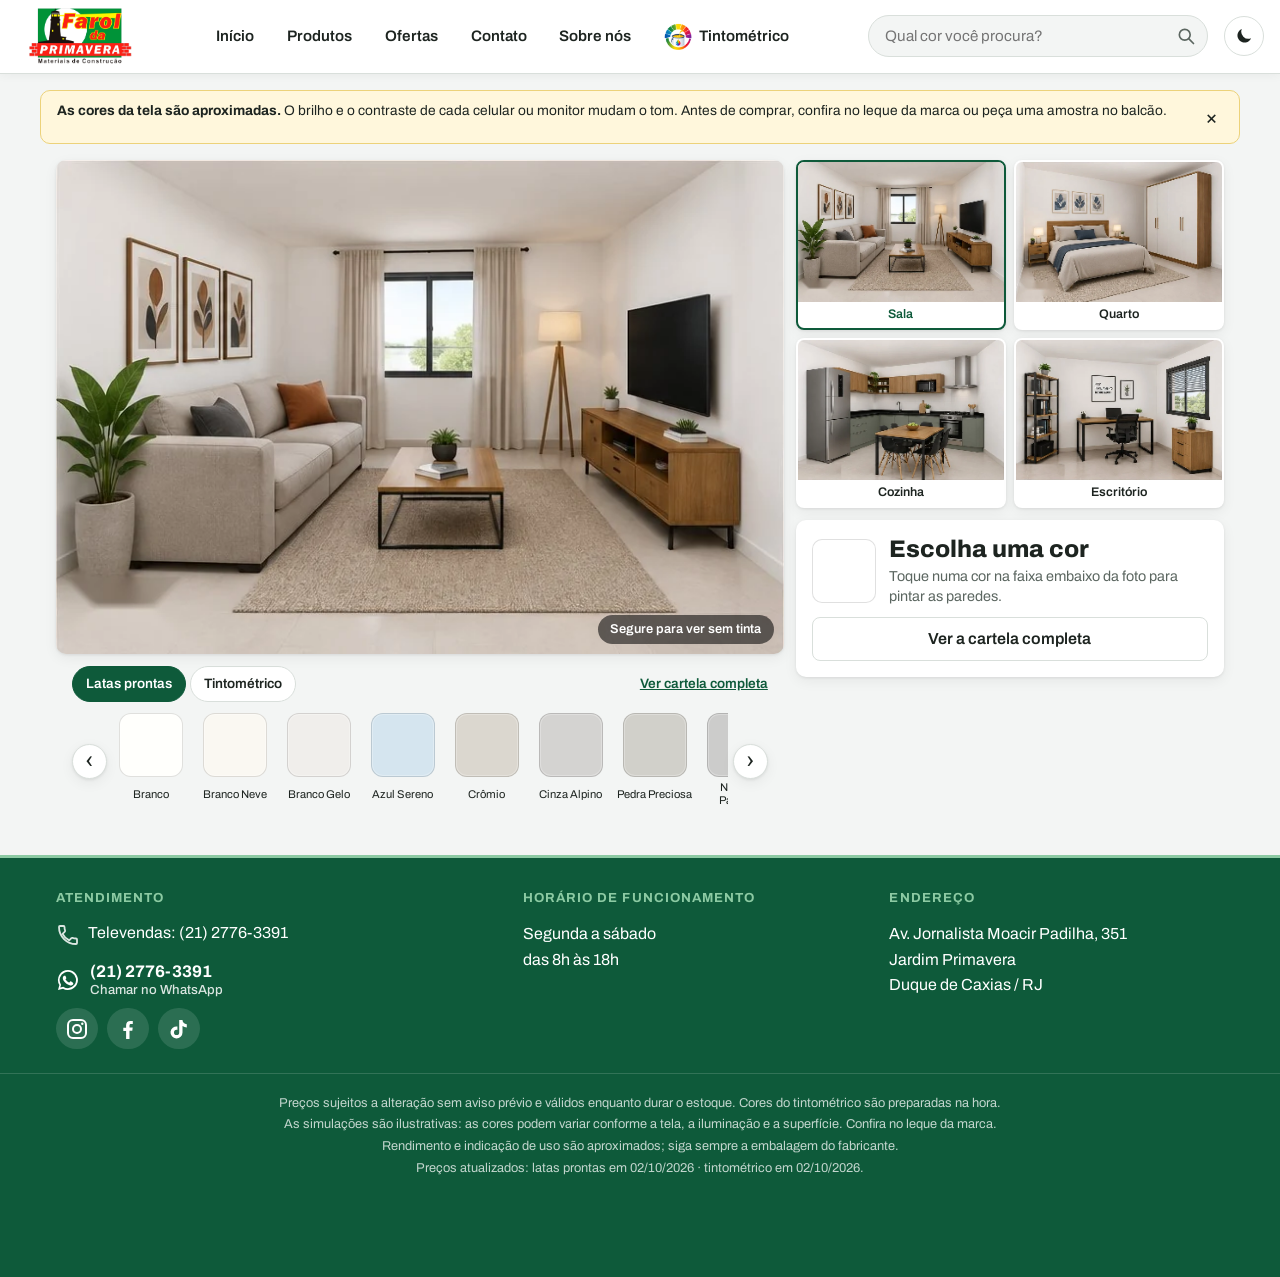
==== commit 2b73231e: "Rodapé novo, texto do Sobre, fotos da loja, mapa Como chegar e endereço na Av." ====
--- a/ambiente.html
+++ b/ambiente.html
@@ -112,24 +112,18 @@
   <footer class="rodape" id="contato">
     <div class="rodape-conteudo">
       <div class="rodape-bloco">
-        <h2>Endereço</h2>
-        <p>Av. Jornalista Moacir Padilha, 351</p>
-      </div>
-      <div class="rodape-bloco">
-        <h2>Horário</h2>
-        <p>Segunda a sábado, das 8h às 18h</p>
-      </div>
-      <div class="rodape-bloco">
         <h2>Atendimento</h2>
+        <ul class="rodape-lista">
+          <li><a href="tel:+552127763391">
+            <svg viewBox="0 0 24 24" aria-hidden="true"><path d="M6.6 10.8a15.2 15.2 0 0 0 6.6 6.6l2.2-2.2a1 1 0 0 1 1-.25 11.4 11.4 0 0 0 3.6.57 1 1 0 0 1 1 1V20a1 1 0 0 1-1 1A17 17 0 0 1 3 4a1 1 0 0 1 1-1h3.5a1 1 0 0 1 1 1c0 1.25.2 2.45.57 3.57a1 1 0 0 1-.25 1z" fill="none" stroke="currentColor" stroke-width="1.8" stroke-linejoin="round"/></svg>
+            <span>Televendas: (21) 2776-3391</span></a></li>
+        </ul>
         <!-- mesmo número de WHATSAPP em js/app.js -->
         <a class="rodape-whats" href="https://wa.me/552127763391" target="_blank" rel="noopener">
           <svg viewBox="0 0 24 24" aria-hidden="true"><path d="M12 2a10 10 0 0 0-8.6 15.1L2 22l5-1.3A10 10 0 1 0 12 2zm0 18.2c-1.6 0-3.1-.4-4.4-1.2l-.3-.2-3 .8.8-2.9-.2-.3A8.2 8.2 0 1 1 12 20.2zm4.5-6.1c-.2-.1-1.5-.7-1.7-.8-.2-.1-.4-.1-.6.1l-.8 1c-.1.2-.3.2-.5.1a6.7 6.7 0 0 1-3.3-2.9c-.3-.4.2-.4.7-1.3.1-.2 0-.3 0-.4l-.8-1.8c-.2-.5-.4-.4-.6-.4h-.5c-.2 0-.4.1-.7.3-.2.2-.9.9-.9 2.2s.9 2.6 1.1 2.7c.1.2 1.8 2.8 4.4 3.9 1.6.7 2.3.8 3.1.6.5-.1 1.5-.6 1.7-1.2.2-.6.2-1.1.1-1.2l-.7-.3z"/></svg>
           <span>(21) 2776-3391<small>Chamar no WhatsApp</small></span>
         </a>
-      </div>
-      <div class="rodape-bloco">
-        <h2>Redes sociais</h2>
-        <ul class="redes">
+        <ul class="redes" aria-label="Redes sociais">
           <li><a href="https://www.instagram.com/faroldaprimavera/" target="_blank" rel="noopener" aria-label="Instagram">
             <svg viewBox="0 0 24 24" aria-hidden="true"><rect x="3" y="3" width="18" height="18" rx="5" fill="none" stroke="currentColor" stroke-width="2"/><circle cx="12" cy="12" r="4" fill="none" stroke="currentColor" stroke-width="2"/><circle cx="17.3" cy="6.7" r="1.2"/></svg></a></li>
           <li><a href="https://www.facebook.com/FarolDaPrimavera/" target="_blank" rel="noopener" aria-label="Facebook">
@@ -137,6 +131,14 @@
           <li><a href="https://www.tiktok.com/@faroldaprimavera" target="_blank" rel="noopener" aria-label="TikTok">
             <svg viewBox="0 0 24 24" aria-hidden="true"><path d="M16.6 5.8A4.3 4.3 0 0 1 15.5 3h-3.3v12.4a2.6 2.6 0 1 1-2.6-2.6c.3 0 .5 0 .8.1V9.5a6 6 0 1 0 5.1 5.9V9.1a7.4 7.4 0 0 0 4.3 1.4V7.2c-1 0-2.5-.5-3.2-1.4z"/></svg></a></li>
         </ul>
+      </div>
+      <div class="rodape-bloco">
+        <h2>Horário de funcionamento</h2>
+        <p>Segunda a sábado<br>das 8h às 18h</p>
+      </div>
+      <div class="rodape-bloco">
+        <h2>Endereço</h2>
+        <p>Av. Jornalista Moacir Padilha, 351<br>Jardim Primavera<br>Duque de Caxias / RJ</p>
       </div>
     </div>
     <div class="rodape-avisos">
--- a/css/styles.css
+++ b/css/styles.css
@@ -881,6 +881,11 @@
 }
 .monte-escolha[hidden] { display: none; }
 .monte-escolha .amostra { width: 48px; height: 48px; }
+.monte-previa { width: 150px; height: auto; border-radius: 8px; flex: none; }
+@media (max-width: 599px) {
+  .monte-escolha { flex-wrap: wrap; }
+  .monte-previa { width: 100%; }
+}
 .monte-escolha div { flex: 1; display: flex; flex-direction: column; line-height: 1.25; }
 .monte-escolha small { color: var(--suave); }
 
@@ -929,6 +934,7 @@
 }
 .sobre-texto p { margin: 0 0 0.6rem; }
 .sobre-texto p:last-child { margin-bottom: 0; color: var(--suave); }
+.sobre-texto p.sobre-chamada { font-weight: 800; color: var(--verde-texto); }
 .sobre-itens { list-style: none; margin: 0; padding: 0; display: grid; grid-template-columns: repeat(auto-fit, minmax(min(100%, 220px), 1fr)); gap: 0.6rem; }
 .sobre-itens li {
   display: grid;
@@ -943,6 +949,73 @@
 @media (min-width: 900px) {
   .sobre { grid-template-columns: 1.1fr 1fr; align-items: start; }
   .sobre-itens { grid-template-columns: 1fr 1fr; }
+}
+
+/* fotos da loja (embaixo do "Sobre"): faixa de fotos pequenas */
+.fotos-loja { display: flex; align-items: center; gap: 0.4rem; margin-top: 1.25rem; }
+.fotos-trilho {
+  flex: 1;
+  min-width: 0;
+  list-style: none;
+  margin: 0;
+  padding: 0.2rem 0.1rem 0.5rem;
+  display: flex;
+  gap: 12px;
+  overflow-x: auto;
+  scroll-snap-type: x mandatory;
+  scrollbar-width: thin;
+}
+.fotos-trilho li { flex: none; width: 210px; scroll-snap-align: start; }
+.foto-loja {
+  display: grid;
+  width: 100%;
+  padding: 0;
+  border: 0;
+  border-radius: var(--raio);
+  overflow: hidden;
+  background: var(--superficie);
+  box-shadow: var(--sombra);
+  color: var(--texto);
+  text-align: left;
+  cursor: zoom-in;
+}
+.foto-loja img { width: 100%; height: 150px; object-fit: cover; transition: transform 0.3s; }
+.foto-loja:hover img { transform: scale(1.04); }
+.foto-loja span { padding: 0.45rem 0.6rem; font-size: 0.82rem; font-weight: 600; }
+@media (max-width: 599px) {
+  .fotos-trilho li { width: 160px; }
+  .foto-loja img { height: 120px; }
+}
+
+.foto-ampliada {
+  width: min(92vw, 900px);
+  max-height: 92vh;
+  padding: 0;
+  border: 0;
+  border-radius: var(--raio);
+  background: var(--superficie);
+  color: var(--texto);
+  overflow: hidden;
+}
+.foto-ampliada::backdrop { background: rgba(0, 0, 0, 0.75); }
+.foto-ampliada img { display: block; width: 100%; max-height: calc(92vh - 3rem); object-fit: contain; background: #000; }
+.foto-ampliada p { margin: 0; padding: 0.7rem 1rem; font-weight: 600; }
+.foto-ampliada .detalhe-fechar { display: block; }
+
+/* ---------- Como chegar (mapa) ---------- */
+.mapa { display: grid; background: var(--superficie); border-radius: var(--raio); box-shadow: var(--sombra); overflow: hidden; }
+.mapa-frame { display: block; width: 100%; height: 280px; border: 0; background: var(--foto-fundo); }
+.mapa-info { display: grid; gap: 0.6rem; align-content: center; padding: 1rem 1.1rem 1.2rem; }
+.mapa-info p { margin: 0; }
+.mapa-end { line-height: 1.5; }
+.mapa-hora { color: var(--suave); font-size: 0.92rem; }
+.mapa-botoes { display: flex; flex-wrap: wrap; gap: 0.5rem; margin-top: 0.3rem; }
+.mapa-botoes .botao { flex: 1 1 auto; }
+@media (min-width: 820px) {
+  .mapa { grid-template-columns: 1.6fr 1fr; }
+  .mapa-frame { height: 340px; }
+  .mapa-info { padding: 1.5rem; }
+  .mapa-botoes { flex-direction: column; }
 }
 
 /* ---------- Página de produtos ---------- */
@@ -1373,7 +1446,7 @@
   gap: 0.05rem;
   width: 3.4rem;
   height: 3.4rem;
-  border: 0;
+  border: 2px solid #fff; /* contorno branco: aparece também em cima do rodapé verde */
   border-radius: 50%;
   background: var(--verde);
   color: #fff;
@@ -1421,12 +1494,23 @@
   margin: 0 auto;
   padding: 2rem 1rem 1.5rem;
   display: grid;
-  grid-template-columns: repeat(auto-fit, minmax(min(100%, 220px), 1fr));
-  gap: 1.5rem;
-}
+  gap: 1.75rem;
+}
+@media (min-width: 720px) {
+  .rodape-conteudo { grid-template-columns: 1.3fr 1fr 1fr; gap: 2rem; }
+}
+
+/* cada bloco desce: título e, embaixo, um item por linha */
+.rodape-bloco { display: grid; align-content: start; gap: 0.6rem; justify-items: start; }
+.rodape-lista { list-style: none; margin: 0; padding: 0; display: grid; gap: 0.45rem; }
+.rodape-lista a { display: inline-flex; align-items: flex-start; gap: 0.5rem; text-decoration: none; font-size: 1rem; }
+.rodape-lista a:hover span { text-decoration: underline; }
+.rodape-lista svg { width: 1.2rem; height: 1.2rem; margin-top: 0.1rem; fill: none; opacity: 0.85; }
+.quebra { overflow-wrap: anywhere; }
+.rodape-bloco p { line-height: 1.6; }
 
 .rodape h2 {
-  font-size: 0.78rem;
+  font-size: 0.82rem;
   font-weight: 700;
   text-transform: uppercase;
   letter-spacing: 0.08em;
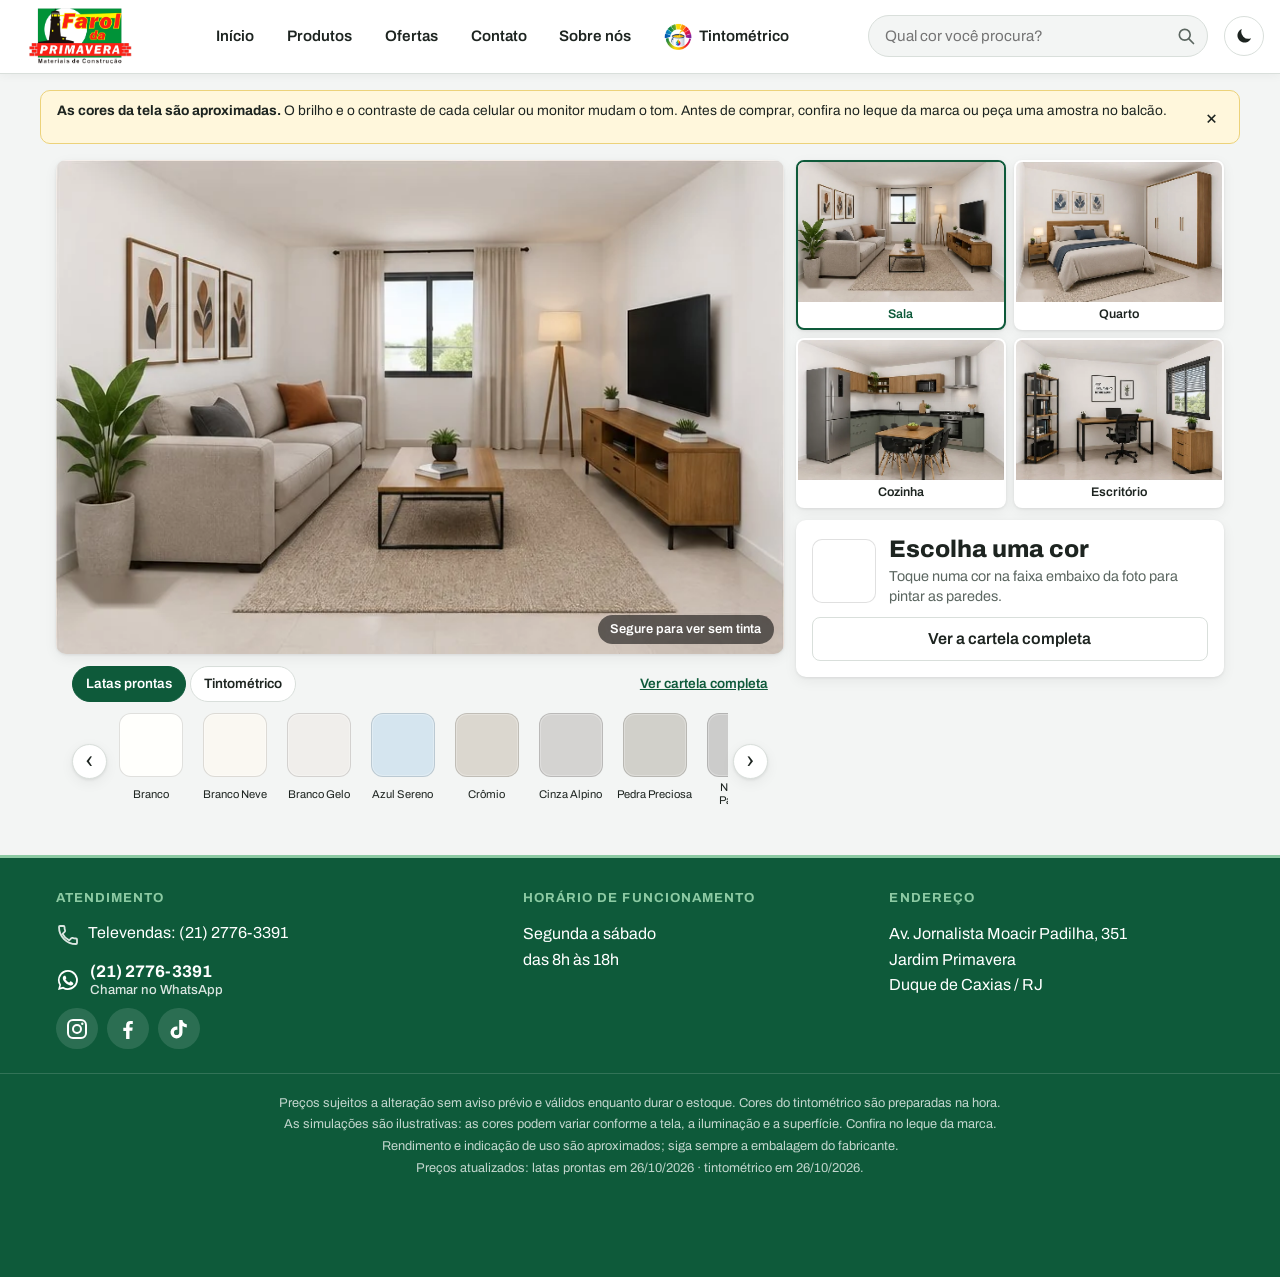
==== commit 5c6b6b70: "Modo totem: volta ao início após 5 min sem interação" ====
--- a/ambiente.html
+++ b/ambiente.html
@@ -169,6 +169,7 @@
   <script src="js/compra.js"></script>
   <script src="js/calculadora.js"></script>
   <script src="js/ambiente.js"></script>
+  <script src="js/totem.js"></script>
   <script src="js/pwa.js"></script>
 </body>
 </html>
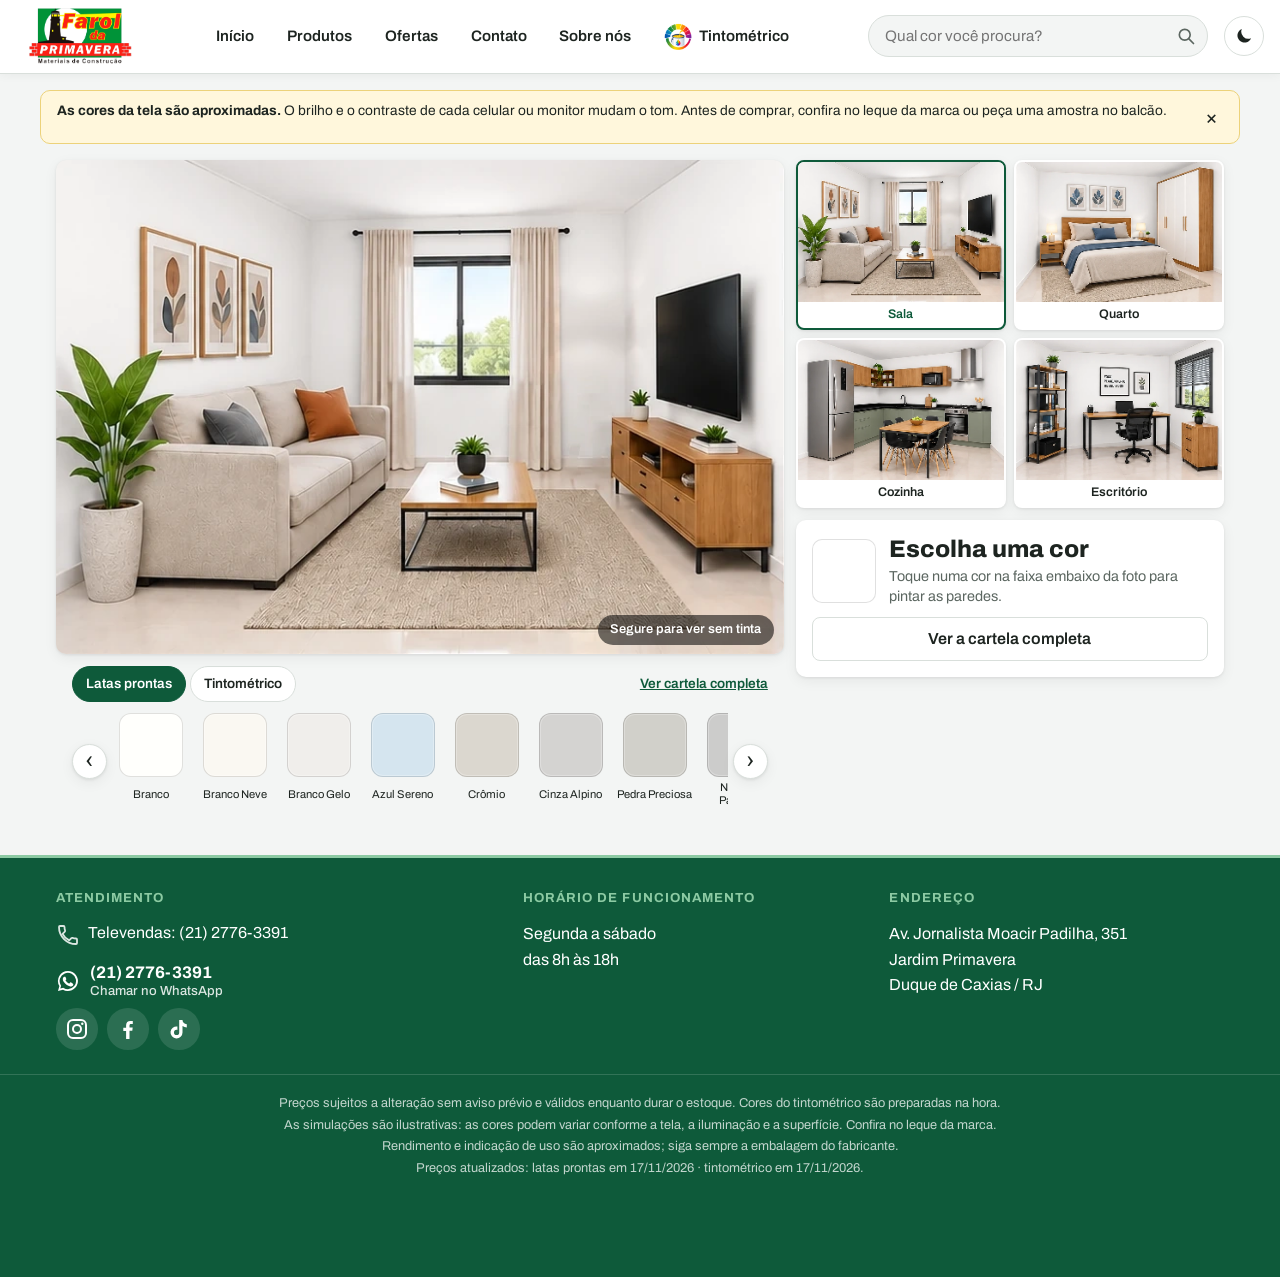
==== commit 88bc6a54: "Totem sem banner, Contato/Sobre nos e redes sociais; estoque de 17/11/2026; sw v13" ====
--- a/ambiente.html
+++ b/ambiente.html
@@ -24,6 +24,9 @@
     try {
       var tema = localStorage.getItem("tema");
       if (tema === "claro" || tema === "escuro") document.documentElement.dataset.tema = tema;
+      // modo totem já no início, para o banner e o menu não piscarem antes de sumir (js/totem.js)
+      var t = new URLSearchParams(location.search).get("totem");
+      if (t === "1" || (t !== "0" && localStorage.getItem("farol-totem") === "1")) document.documentElement.dataset.totem = "1";
     } catch (e) {}
   </script>
 </head>
@@ -73,6 +76,11 @@
       <div class="vitrine-foto">
         <canvas id="telaGrande" width="742" height="504" aria-label="Ambiente pintado com a cor escolhida"></canvas>
         <button type="button" class="ver-original" id="verOriginal">Segure para ver sem tinta</button>
+        <!-- QR Code da cor + ambiente (js/vitrine.js): fica na foto para aparecer até em foto da tela -->
+        <div class="qr-foto" id="qrFoto" hidden>
+          <div class="qr-foto-codigo" id="qrCor" role="img" aria-label="QR Code para abrir esta cor no celular"></div>
+          <span>Leve no celular</span>
+        </div>
       </div>
       <!-- faixa de cores embaixo da foto: troca a cor sem sair do lugar (js/ambiente.js) -->
       <div class="faixa-cores" id="faixaCores" aria-label="Outras cores"></div>
@@ -165,6 +173,7 @@
   <script src="js/app.js"></script>
   <script src="js/busca.js"></script>
   <script src="js/pintura.js"></script>
+  <script src="js/qrcode.js"></script>
   <script src="js/vitrine.js"></script>
   <script src="js/compra.js"></script>
   <script src="js/calculadora.js"></script>
--- a/css/styles.css
+++ b/css/styles.css
@@ -569,6 +569,29 @@
 }
 .vitrine-foto canvas { width: 100%; height: auto; display: block; }
 
+/* QR Code no canto da foto: abre esta cor + ambiente no celular (aparece até em foto da tela) */
+.qr-foto {
+  position: absolute;
+  left: 0.6rem;
+  bottom: 0.6rem;
+  display: flex;
+  flex-direction: column;
+  align-items: center;
+  gap: 0.3rem;
+  width: clamp(84px, 15%, 128px);
+  padding: 0.4rem 0.4rem 0.35rem;
+  background: #fff; /* branco também no modo escuro, para a câmera ler */
+  border-radius: 10px;
+  box-shadow: 0 2px 10px rgba(0, 0, 0, 0.25);
+  line-height: 1.1;
+}
+.qr-foto[hidden] { display: none; }
+.qr-foto-codigo { width: 100%; aspect-ratio: 1; }
+.qr-foto-codigo svg { display: block; width: 100%; height: 100%; }
+.qr-foto span { color: #1d2420; font-size: 0.72rem; font-weight: 700; text-align: center; white-space: nowrap; }
+/* no celular o cliente já está com a página na mão: usa o botão Compartilhar */
+@media (max-width: 560px) { .qr-foto { display: none; } :root[data-totem] .qr-foto:not([hidden]) { display: flex; } }
+
 .ver-original {
   position: absolute;
   right: 0.6rem;
@@ -635,6 +658,17 @@
 .cor-mesmas { margin: 0; font-size: 0.88rem; color: var(--suave); }
 .cor-acoes { display: flex; flex-wrap: wrap; gap: 0.5rem; }
 .cor-acoes .botao { flex: 1 1 auto; }
+
+/* totem (js/totem.js marca a página): compartilhar/copiar link não serve no aparelho da loja */
+:root[data-totem] #btnLink { display: none; }
+/* no totem: sem banner de campanha, sem Contato/Sobre nós no menu e sem redes sociais no rodapé */
+:root[data-totem] .hero,
+:root[data-totem] .menu a[data-secao="contato"],
+:root[data-totem] .menu a[data-secao="sobre"],
+:root[data-totem] .redes { display: none; }
+/* no rodapé o número continua à vista, mas sem abrir o WhatsApp no aparelho da loja */
+:root[data-totem] .rodape-whats { pointer-events: none; }
+:root[data-totem] .rodape-whats small { display: none; }
 
 /* barrinha fixa com a cor escolhida (aparece quando a foto sai da tela) */
 .barra-cor {
